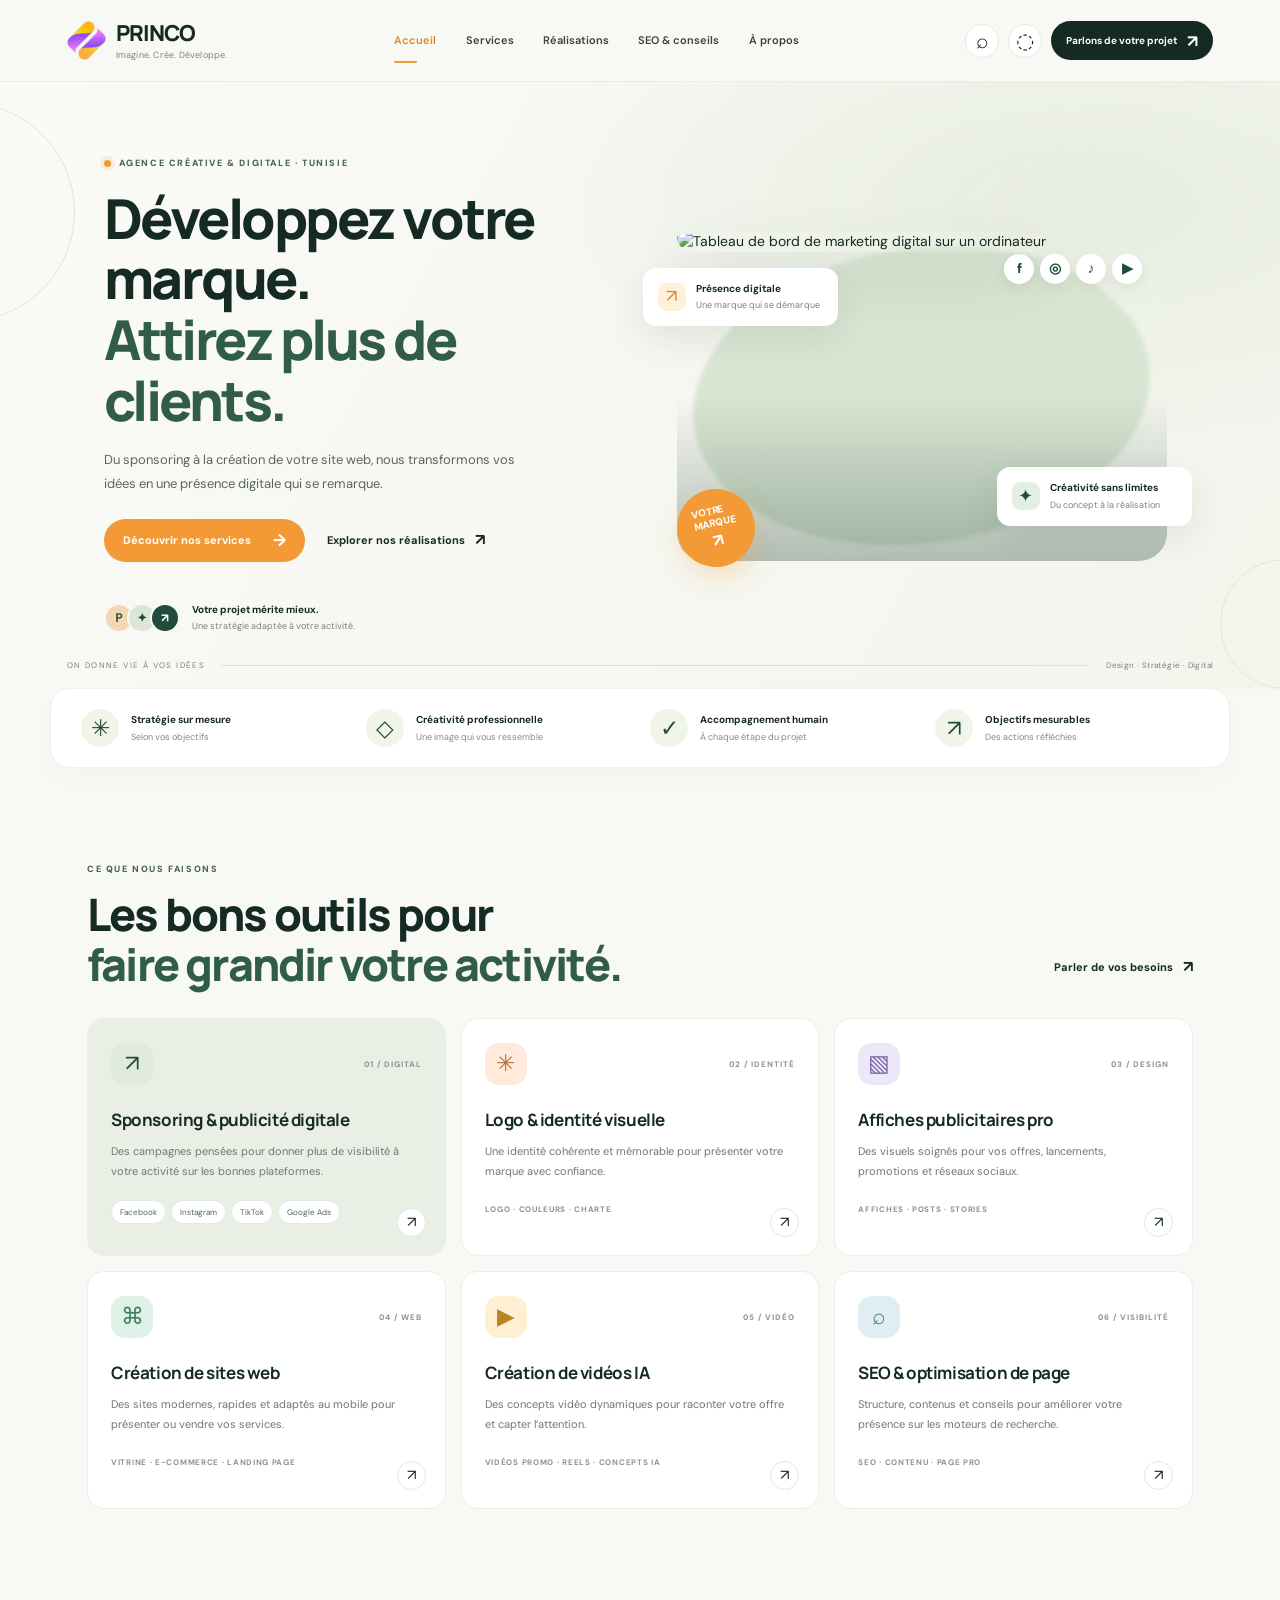
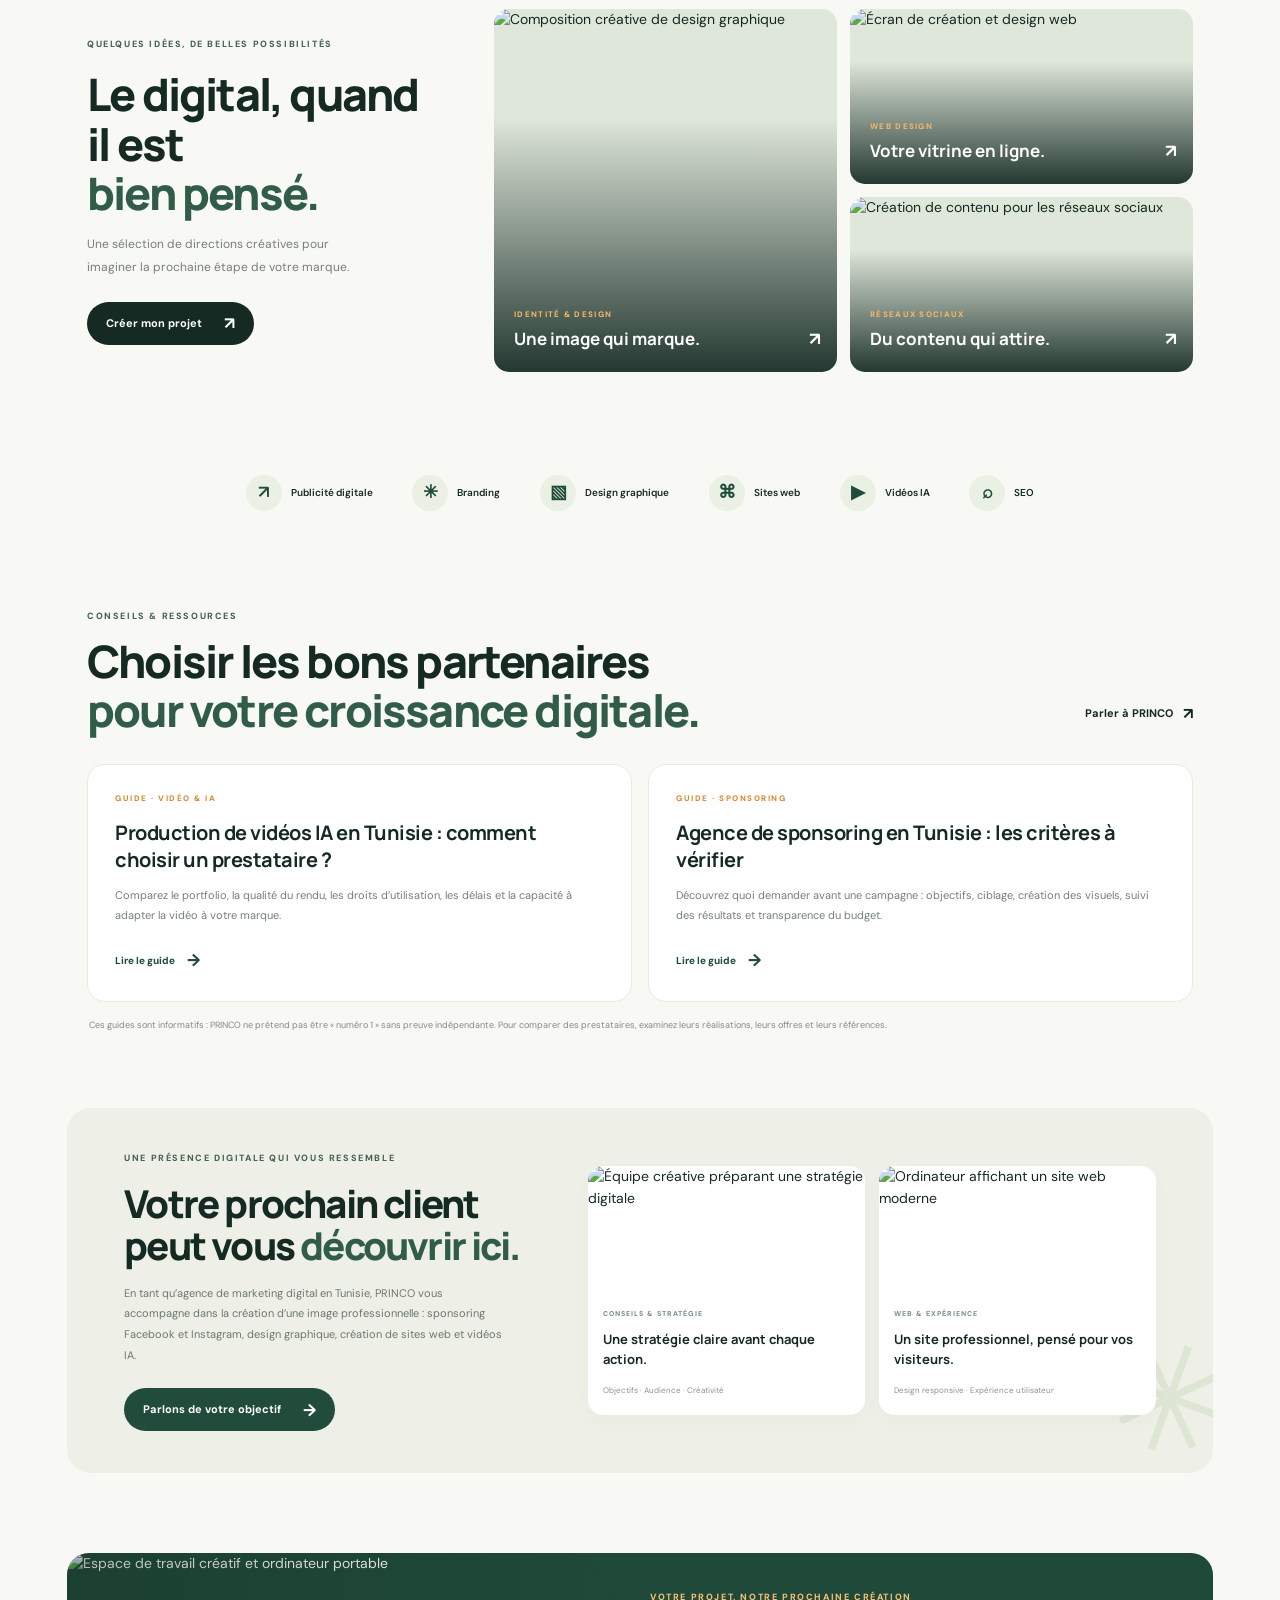
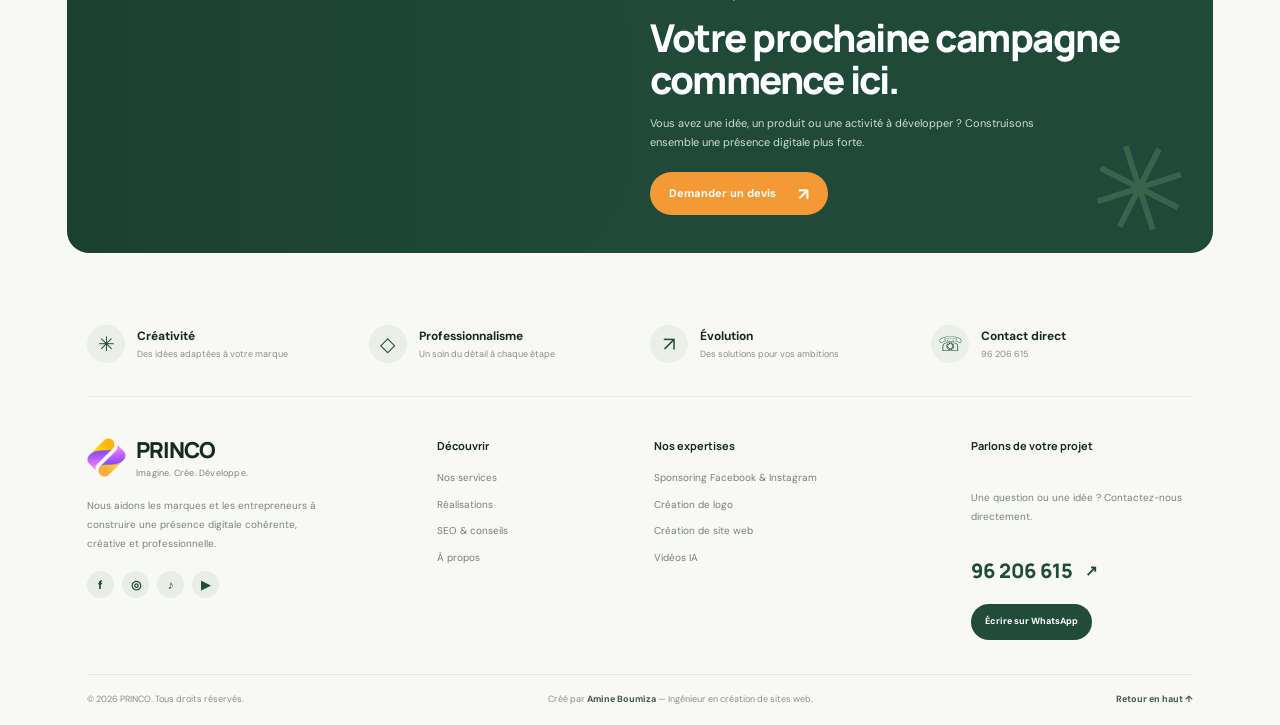
==== index.html @ 3376633f "Add files via upload" ====
<!DOCTYPE html>
<html lang="fr">
<head>
  <meta charset="UTF-8">
  <meta name="viewport" content="width=device-width, initial-scale=1.0">
  <meta name="description" content="PRINCO, agence de marketing digital en Tunisie : sponsoring Facebook et Instagram, publicité TikTok, création de logo, affiches professionnelles, sites web, SEO et vidéos IA.">
  <meta name="keywords" content="agence marketing digital Tunisie, sponsoring Facebook Instagram, création site web Tunisie, design graphique, vidéos IA, référencement SEO">
  <meta name="theme-color" content="#f7f7f2">
  <title>PRINCO — Donnez de l'élan à votre marque</title>
  <link rel="preconnect" href="https://fonts.googleapis.com">
  <link rel="preconnect" href="https://fonts.gstatic.com" crossorigin>
  <link href="https://fonts.googleapis.com/css2?family=DM+Sans:wght@400;500;600;700&family=Manrope:wght@400;500;600;700;800&display=swap" rel="stylesheet">
  <link rel="stylesheet" href="style.css">
</head>
<body>
  <header class="site-header">
    <a class="brand" href="#accueil" aria-label="PRINCO accueil">
      <img class="brand-image" src="princo-logo.png" alt="Logo PRINCO">
      <span><strong>PRINCO</strong><small>Imagine. Crée. Développe.</small></span>
    </a>
    <nav class="main-nav" id="mainNav">
      <a class="active" href="#accueil">Accueil</a><a href="#services">Services</a><a href="#realisations">Réalisations</a><a href="#guides-seo">SEO & conseils</a><a href="#apropos">À propos</a>
    </nav>
    <div class="header-actions">
      <a class="icon-button" href="#realisations" aria-label="Voir les réalisations">⌕</a>
      <a class="icon-button" href="https://wa.me/21696206615" aria-label="WhatsApp">◌</a>
      <button class="menu-button" id="menuButton" aria-label="Ouvrir le menu" aria-expanded="false">☰</button>
      <a class="button button-dark header-cta" href="https://wa.me/21696206615">Parlons de votre projet <span>↗</span></a>
    </div>
  </header>

  <main>
    <section class="hero" id="accueil">
      <div class="hero-decoration decor-one"></div><div class="hero-decoration decor-two"></div>
      <div class="hero-copy">
        <div class="eyebrow"><span class="eyebrow-dot"></span> AGENCE CRÉATIVE & DIGITALE · TUNISIE</div>
        <h1>Développez votre marque.<br><em>Attirez plus de clients.</em></h1>
        <p>Du sponsoring à la création de votre site web, nous transformons vos idées en une présence digitale qui se remarque.</p>
        <div class="hero-buttons"><a class="button button-orange" href="#services">Découvrir nos services <span>→</span></a><a class="text-link" href="#realisations">Explorer nos réalisations <span>↗</span></a></div>
        <div class="hero-proof"><div class="proof-avatars"><span>Ｐ</span><span>✦</span><span>↗</span></div><div><strong>Votre projet mérite mieux.</strong><small>Une stratégie adaptée à votre activité.</small></div></div>
      </div>
      <div class="hero-visual">
        <div class="visual-glow"></div>
        <div class="visual-main">
          <img src="https://images.unsplash.com/photo-1460925895917-af522a89b5f8?auto=format&fit=crop&w=1200&q=85" alt="Tableau de bord de marketing digital sur un ordinateur">
          <div class="floating-label label-top"><span class="mini-icon orange">↗</span><span><strong>Présence digitale</strong><small>Une marque qui se démarque</small></span></div>
          <div class="floating-label label-bottom"><span class="mini-icon green">✦</span><span><strong>Créativité sans limites</strong><small>Du concept à la réalisation</small></span></div>
          <div class="social-orbit"><span>f</span><span>◎</span><span>♪</span><span>▶</span></div>
        </div>
        <div class="hero-sticker"><span>VOTRE<br>MARQUE</span><b>↗</b></div>
      </div>
      <div class="hero-bottom">
        <span class="bottom-label">ON DONNE VIE À VOS IDÉES</span><div class="bottom-line"></div><span class="bottom-note">Design · Stratégie · Digital</span>
      </div>
    </section>

    <section class="trust-strip" aria-label="Nos engagements">
      <div class="trust-item"><span class="trust-icon">✳</span><div><strong>Stratégie sur mesure</strong><small>Selon vos objectifs</small></div></div>
      <div class="trust-item"><span class="trust-icon">◇</span><div><strong>Créativité professionnelle</strong><small>Une image qui vous ressemble</small></div></div>
      <div class="trust-item"><span class="trust-icon">✓</span><div><strong>Accompagnement humain</strong><small>À chaque étape du projet</small></div></div>
      <div class="trust-item"><span class="trust-icon">↗</span><div><strong>Objectifs mesurables</strong><small>Des actions réfléchies</small></div></div>
    </section>

    <section class="section services-section" id="services">
      <div class="section-heading"><div><div class="eyebrow">CE QUE NOUS FAISONS</div><h2>Les bons outils pour<br><em>faire grandir votre activité.</em></h2></div><a class="text-link" href="https://wa.me/21696206615">Parler de vos besoins <span>↗</span></a></div>
      <div class="services-grid">
        <article class="service-card service-featured"><div class="service-top"><span class="service-icon">↗</span><span class="service-number">01 / DIGITAL</span></div><h3>Sponsoring & publicité digitale</h3><p>Des campagnes pensées pour donner plus de visibilité à votre activité sur les bonnes plateformes.</p><div class="tag-list"><span>Facebook</span><span>Instagram</span><span>TikTok</span><span>Google Ads</span></div><a href="https://wa.me/21696206615" class="card-arrow" aria-label="Demander un devis sponsoring">↗</a></article>
        <article class="service-card"><div class="service-top"><span class="service-icon peach">✳</span><span class="service-number">02 / IDENTITÉ</span></div><h3>Logo & identité visuelle</h3><p>Une identité cohérente et mémorable pour présenter votre marque avec confiance.</p><div class="service-mini">LOGO · COULEURS · CHARTE</div><a href="https://wa.me/21696206615" class="card-arrow" aria-label="Demander un devis logo">↗</a></article>
        <article class="service-card"><div class="service-top"><span class="service-icon lavender">▧</span><span class="service-number">03 / DESIGN</span></div><h3>Affiches publicitaires pro</h3><p>Des visuels soignés pour vos offres, lancements, promotions et réseaux sociaux.</p><div class="service-mini">AFFICHES · POSTS · STORIES</div><a href="https://wa.me/21696206615" class="card-arrow" aria-label="Demander un devis affiche">↗</a></article>
        <article class="service-card"><div class="service-top"><span class="service-icon mint">⌘</span><span class="service-number">04 / WEB</span></div><h3>Création de sites web</h3><p>Des sites modernes, rapides et adaptés au mobile pour présenter ou vendre vos services.</p><div class="service-mini">VITRINE · E-COMMERCE · LANDING PAGE</div><a href="https://wa.me/21696206615" class="card-arrow" aria-label="Demander un devis site web">↗</a></article>
        <article class="service-card"><div class="service-top"><span class="service-icon yellow">▶</span><span class="service-number">05 / VIDÉO</span></div><h3>Création de vidéos IA</h3><p>Des concepts vidéo dynamiques pour raconter votre offre et capter l’attention.</p><div class="service-mini">VIDÉOS PROMO · REELS · CONCEPTS IA</div><a href="https://wa.me/21696206615" class="card-arrow" aria-label="Demander un devis vidéo">↗</a></article>
        <article class="service-card"><div class="service-top"><span class="service-icon blue">⌕</span><span class="service-number">06 / VISIBILITÉ</span></div><h3>SEO & optimisation de page</h3><p>Structure, contenus et conseils pour améliorer votre présence sur les moteurs de recherche.</p><div class="service-mini">SEO · CONTENU · PAGE PRO</div><a href="https://wa.me/21696206615" class="card-arrow" aria-label="Demander un devis SEO">↗</a></article>
      </div>
    </section>

    <section class="portfolio-section section" id="realisations">
      <div class="portfolio-intro"><div class="eyebrow">QUELQUES IDÉES, DE BELLES POSSIBILITÉS</div><h2>Le digital, quand il est<br><em>bien pensé.</em></h2><p>Une sélection de directions créatives pour imaginer la prochaine étape de votre marque.</p><a class="button button-dark" href="https://wa.me/21696206615">Créer mon projet <span>↗</span></a></div>
      <div class="portfolio-grid">
        <a class="portfolio-card portfolio-large" href="https://wa.me/21696206615"><img src="https://images.unsplash.com/photo-1558655146-d09347e92766?auto=format&fit=crop&w=1000&q=85" alt="Composition créative de design graphique"><span class="portfolio-overlay"><small>IDENTITÉ & DESIGN</small><strong>Une image qui marque.</strong><b>↗</b></span></a>
        <a class="portfolio-card" href="https://wa.me/21696206615"><img src="https://images.unsplash.com/photo-1559028012-481c04fa702d?auto=format&fit=crop&w=800&q=85" alt="Écran de création et design web"><span class="portfolio-overlay"><small>WEB DESIGN</small><strong>Votre vitrine en ligne.</strong><b>↗</b></span></a>
        <a class="portfolio-card" href="https://wa.me/21696206615"><img src="https://images.unsplash.com/photo-1611162616305-c69b3fa7fbe0?auto=format&fit=crop&w=800&q=85" alt="Création de contenu pour les réseaux sociaux"><span class="portfolio-overlay"><small>RÉSEAUX SOCIAUX</small><strong>Du contenu qui attire.</strong><b>↗</b></span></a>
      </div>
    </section>

    <section class="categories">
      <a href="#services"><span>↗</span> Publicité digitale</a><a href="#services"><span>✳</span> Branding</a><a href="#services"><span>▧</span> Design graphique</a><a href="#services"><span>⌘</span> Sites web</a><a href="#services"><span>▶</span> Vidéos IA</a><a href="#seo"><span>⌕</span> SEO</a>
    </section>

    <section class="seo-guides section" id="guides-seo">
      <div class="section-heading">
        <div><div class="eyebrow">CONSEILS & RESSOURCES</div><h2>Choisir les bons partenaires<br><em>pour votre croissance digitale.</em></h2></div>
        <a class="text-link" href="https://wa.me/21696206615">Parler à PRINCO <span>↗</span></a>
      </div>
      <div class="guide-grid">
        <article class="guide-card">
          <div class="guide-kicker">GUIDE · VIDÉO & IA</div>
          <h3>Production de vidéos IA en Tunisie : comment choisir un prestataire ?</h3>
          <p>Comparez le portfolio, la qualité du rendu, les droits d’utilisation, les délais et la capacité à adapter la vidéo à votre marque.</p>
          <a href="seo-video-ia-tunisie.html" class="guide-link">Lire le guide <span>→</span></a>
        </article>
        <article class="guide-card">
          <div class="guide-kicker">GUIDE · SPONSORING</div>
          <h3>Agence de sponsoring en Tunisie : les critères à vérifier</h3>
          <p>Découvrez quoi demander avant une campagne : objectifs, ciblage, création des visuels, suivi des résultats et transparence du budget.</p>
          <a href="seo-sponsoring-tunisie.html" class="guide-link">Lire le guide <span>→</span></a>
        </article>
      </div>
      <p class="guide-disclaimer">Ces guides sont informatifs : PRINCO ne prétend pas être « numéro 1 » sans preuve indépendante. Pour comparer des prestataires, examinez leurs réalisations, leurs offres et leurs références.</p>
    </section>

    <section class="story-section" id="seo">
      <div class="story-copy"><div class="eyebrow">UNE PRÉSENCE DIGITALE QUI VOUS RESSEMBLE</div><h2>Votre prochain client<br>peut vous <em>découvrir ici.</em></h2><p>En tant qu’agence de marketing digital en Tunisie, PRINCO vous accompagne dans la création d’une image professionnelle : sponsoring Facebook et Instagram, design graphique, création de sites web et vidéos IA.</p><a class="button button-green" href="https://wa.me/21696206615">Parlons de votre objectif <span>→</span></a></div>
      <div class="story-cards">
        <article class="story-card"><img src="https://images.unsplash.com/photo-1553877522-43269d4ea984?auto=format&fit=crop&w=900&q=85" alt="Équipe créative préparant une stratégie digitale"><div><span>CONSEILS & STRATÉGIE</span><h3>Une stratégie claire avant chaque action.</h3><small>Objectifs · Audience · Créativité</small></div></article>
        <article class="story-card"><img src="https://images.unsplash.com/photo-1467232004584-a241de8bcf5d?auto=format&fit=crop&w=900&q=85" alt="Ordinateur affichant un site web moderne"><div><span>WEB & EXPÉRIENCE</span><h3>Un site professionnel, pensé pour vos visiteurs.</h3><small>Design responsive · Expérience utilisateur</small></div></article>
      </div>
      <div class="leaf-decoration">✳</div>
    </section>

    <section class="promo-banner" id="apropos">
      <div class="promo-art"><img src="https://images.unsplash.com/photo-1522542550221-31fd19575a2d?auto=format&fit=crop&w=1100&q=85" alt="Espace de travail créatif et ordinateur portable"></div>
      <div class="promo-copy"><div class="eyebrow light">VOTRE PROJET, NOTRE PROCHAINE CRÉATION</div><h2>Votre prochaine campagne<br>commence ici.</h2><p>Vous avez une idée, un produit ou une activité à développer ? Construisons ensemble une présence digitale plus forte.</p><a class="button button-orange" href="https://wa.me/21696206615">Demander un devis <span>↗</span></a></div>
      <div class="promo-spark">✳</div>
    </section>

    <section class="stats-row">
      <div><span class="stats-icon">✳</span><strong>Créativité</strong><small>Des idées adaptées à votre marque</small></div>
      <div><span class="stats-icon">◇</span><strong>Professionnalisme</strong><small>Un soin du détail à chaque étape</small></div>
      <div><span class="stats-icon">↗</span><strong>Évolution</strong><small>Des solutions pour vos ambitions</small></div>
      <div><span class="stats-icon">☏</span><strong>Contact direct</strong><small>96 206 615</small></div>
    </section>
  </main>

  <footer class="site-footer" id="contact">
    <div class="footer-main">
      <div class="footer-brand"><a class="brand" href="#accueil"><img class="brand-image" src="princo-logo.png" alt="Logo PRINCO"><span><strong>PRINCO</strong><small>Imagine. Crée. Développe.</small></span></a><p>Nous aidons les marques et les entrepreneurs à construire une présence digitale cohérente, créative et professionnelle.</p><div class="social-links"><a href="https://www.facebook.com/" aria-label="Facebook">f</a><a href="https://www.instagram.com/" aria-label="Instagram">◎</a><a href="https://www.tiktok.com/" aria-label="TikTok">♪</a><a href="https://www.youtube.com/" aria-label="YouTube">▶</a></div></div>
      <div class="footer-col"><strong>Découvrir</strong><a href="#services">Nos services</a><a href="#realisations">Réalisations</a><a href="#guides-seo">SEO & conseils</a><a href="#apropos">À propos</a></div>
      <div class="footer-col"><strong>Nos expertises</strong><a href="#services">Sponsoring Facebook & Instagram</a><a href="#services">Création de logo</a><a href="#services">Création de site web</a><a href="#services">Vidéos IA</a></div>
      <div class="footer-col footer-contact"><strong>Parlons de votre projet</strong><p>Une question ou une idée ? Contactez-nous directement.</p><a class="phone-link" href="tel:+21696206615">96 206 615 <span>↗</span></a><a class="button button-green" href="https://wa.me/21696206615">Écrire sur WhatsApp</a></div>
    </div>
    <div class="creator-line"><span>© <span id="year"></span> PRINCO. Tous droits réservés.</span><span>Créé par <strong>Amine Boumiza</strong> — Ingénieur en création de sites web.</span><a href="#accueil">Retour en haut ↑</a></div>
  </footer>
  <script src="script.js"></script>
</body>
</html>
---- style.css ----
:root{--ink:#142a22;--green:#214c3b;--green2:#315d48;--orange:#f39a37;--paper:#f8f8f4;--muted:#68756e;--line:#e6e8e0;--white:#fff;--font:'DM Sans',sans-serif;--display:'Manrope',sans-serif}
*{box-sizing:border-box}html{scroll-behavior:smooth;scroll-padding-top:90px}body{margin:0;background:var(--paper);color:var(--ink);font-family:var(--font);font-size:14px;line-height:1.55}a{color:inherit;text-decoration:none}button{font:inherit}.site-header{height:82px;padding:0 clamp(22px,5.2vw,82px);display:flex;align-items:center;justify-content:space-between;gap:28px;background:rgba(248,248,244,.94);position:sticky;top:0;z-index:50;backdrop-filter:blur(16px);border-bottom:1px solid rgba(20,42,34,.05)}.brand{display:flex;align-items:center;gap:10px;flex-shrink:0}.brand>span:last-child{display:flex;flex-direction:column;line-height:1.2}.brand strong{font-family:var(--display);font-size:22px;letter-spacing:-1px;font-weight:800}.brand small{font-size:9px;color:#7c857d;letter-spacing:.2px;margin-top:4px}.brand-mark{width:34px;height:34px;border-radius:12px;background:#f3a044;display:block;position:relative;overflow:hidden;transform:rotate(-8deg)}.brand-mark span{position:absolute;width:24px;height:15px;background:#214c3b;border-radius:100% 0 100% 0;bottom:0;left:-1px;transform:rotate(18deg)}.brand-mark span:nth-child(2){background:#fff4dc;width:19px;height:11px;left:15px;bottom:3px;transform:rotate(-32deg)}.brand-mark span:nth-child(3){background:#315d48;width:15px;height:10px;left:8px;bottom:10px;transform:rotate(-15deg)}.main-nav{display:flex;align-items:center;gap:clamp(15px,2.3vw,34px);font-size:11px;font-weight:600;color:#36443c}.main-nav a{height:82px;display:flex;align-items:center;position:relative;white-space:nowrap}.main-nav a:hover,.main-nav a.active{color:#dc862b}.main-nav a.active:after{content:"";position:absolute;height:2px;background:var(--orange);width:23px;bottom:19px;left:0;border-radius:3px}.header-actions{display:flex;align-items:center;gap:9px}.icon-button,.menu-button{height:34px;width:34px;display:grid;place-items:center;border:1px solid #e7e8e2;background:#fff;border-radius:50%;font-size:21px;cursor:pointer}.menu-button{display:none;border-radius:10px}.button{display:inline-flex;align-items:center;justify-content:center;gap:22px;border:0;border-radius:999px;padding:13px 19px;font-size:11px;font-weight:700;transition:transform .2s,box-shadow .2s;white-space:nowrap}.button:hover{transform:translateY(-2px);box-shadow:0 9px 22px #142a221c}.button span{font-size:17px;line-height:10px}.button-dark{background:var(--ink);color:white}.button-orange{background:var(--orange);color:#fff}.button-green{background:var(--green);color:#fff}.header-cta{padding:12px 15px;gap:10px;font-size:10px}
.hero{min-height:535px;position:relative;overflow:hidden;padding:75px clamp(28px,8.1vw,125px) 55px;display:grid;grid-template-columns:1fr 1fr;align-items:center;gap:5%;background:radial-gradient(ellipse at 84% 20%,#e7eddf 0,transparent 38%),linear-gradient(120deg,#fafaf7,#f3f5ed)}.hero-copy{position:relative;z-index:2;max-width:580px}.eyebrow{font-size:9px;letter-spacing:1.6px;font-weight:800;color:#456253;display:flex;align-items:center;gap:8px;margin-bottom:17px}.eyebrow-dot{width:7px;height:7px;background:var(--orange);border-radius:50%;box-shadow:0 0 0 4px #f39a3725}.hero h1,.section h2,.story-copy h2,.promo-copy h2{font-family:var(--display);font-weight:800;font-size:clamp(37px,4.3vw,61px);line-height:1.1;letter-spacing:-2.5px;margin:0 0 18px}.hero h1 em,.section h2 em,.story-copy h2 em{font-style:normal;color:var(--green2)}.hero-copy>p{max-width:415px;color:#59665f;font-size:13px;line-height:1.8;margin:0 0 24px}.hero-buttons{display:flex;align-items:center;gap:22px;flex-wrap:wrap}.text-link{font-size:11px;font-weight:700;display:inline-flex;gap:10px;align-items:center}.text-link span{font-size:16px}.hero-proof{display:flex;align-items:center;gap:12px;margin-top:40px}.proof-avatars{display:flex}.proof-avatars span{height:30px;width:30px;border:2px solid var(--paper);margin-left:-7px;border-radius:50%;display:grid;place-items:center;background:#dce6d7;color:var(--green);font-size:12px;font-weight:800}.proof-avatars span:first-child{margin-left:0;background:#f3d8b5}.proof-avatars span:last-child{background:#214c3b;color:#fff}.hero-proof>div:last-child{display:flex;flex-direction:column}.hero-proof strong{font-size:10px}.hero-proof small{font-size:9px;color:#7b847d;margin-top:3px}.hero-visual{position:relative;min-height:360px;display:flex;align-items:center;justify-content:center}.visual-glow{position:absolute;width:90%;height:82%;border-radius:50%;background:#d9e5d3;filter:blur(2px);transform:rotate(-8deg)}.visual-main{position:relative;width:min(100%,490px);height:330px;border-radius:48% 48% 28px 28px;overflow:visible;z-index:1}.visual-main>img{height:100%;width:100%;object-fit:cover;border-radius:48% 48% 28px 28px;box-shadow:0 24px 55px #203d2b24}.visual-main:after{content:"";position:absolute;inset:0;border-radius:inherit;background:linear-gradient(180deg,#193d2b00 50%,#193d2b4f)}.floating-label{position:absolute;z-index:3;background:#fff;border:1px solid #ffffffb5;box-shadow:0 12px 35px #203d2b18;border-radius:13px;padding:12px 14px;display:flex;gap:10px;align-items:center;min-width:195px}.label-top{top:37px;left:-34px}.label-bottom{right:-25px;bottom:35px}.floating-label>span:last-child{display:flex;flex-direction:column}.floating-label strong{font-size:10px}.floating-label small{font-size:9px;color:#7a847d;margin-top:3px}.mini-icon{height:28px;width:28px;display:grid;place-items:center;border-radius:9px;font-size:18px}.mini-icon.orange{background:#fff0db;color:#d98728}.mini-icon.green{background:#e4eee2;color:var(--green)}.social-orbit{position:absolute;z-index:4;right:5%;top:7%;display:flex;gap:6px}.social-orbit span{height:30px;width:30px;border-radius:50%;background:#fff;display:grid;place-items:center;color:var(--green);font-weight:800;box-shadow:0 5px 15px #00000010}.hero-sticker{position:absolute;z-index:5;bottom:9px;left:2%;width:78px;height:78px;border-radius:50%;background:var(--orange);color:#fff;display:flex;flex-direction:column;align-items:center;justify-content:center;font-size:10px;font-weight:800;line-height:1.25;transform:rotate(-12deg);box-shadow:0 10px 25px #f39a3740}.hero-sticker b{font-size:17px}.hero-decoration{position:absolute;border:1px solid #e0e6d8;border-radius:50%;pointer-events:none}.decor-one{width:220px;height:220px;left:-145px;top:20px}.decor-two{width:130px;height:130px;right:-70px;bottom:0}.hero-bottom{position:absolute;left:clamp(28px,5.2vw,82px);right:clamp(28px,5.2vw,82px);bottom:18px;display:flex;align-items:center;gap:17px;color:#78837a;font-size:8px;letter-spacing:1.4px}.bottom-line{height:1px;background:#dce1d7;flex:1}.bottom-note{letter-spacing:.4px}
.trust-strip{max-width:1180px;margin:-1px auto 0;background:#fff;border:1px solid #f0f0e9;border-radius:20px;box-shadow:0 10px 30px #263c2b05;padding:20px 30px;display:grid;grid-template-columns:repeat(4,1fr);gap:20px;position:relative;z-index:3}.trust-item{display:flex;align-items:center;gap:12px}.trust-icon{font-size:23px;color:var(--green);height:38px;width:38px;border-radius:50%;background:#f0f4e9;display:grid;place-items:center;flex-shrink:0}.trust-item div{display:flex;flex-direction:column}.trust-item strong{font-size:10px}.trust-item small{font-size:9px;color:#828b83;margin-top:3px}
.section{padding:95px clamp(28px,6.8vw,105px)}.section-heading{display:flex;align-items:flex-end;justify-content:space-between;gap:25px;margin-bottom:30px}.section-heading .eyebrow{margin-bottom:12px}.section h2,.story-copy h2{font-size:clamp(32px,3.5vw,46px);letter-spacing:-1.8px;margin-bottom:0}.section-heading>.text-link{margin-bottom:8px}.services-grid{display:grid;grid-template-columns:repeat(3,1fr);gap:15px}.service-card{background:#fff;border:1px solid #eceee7;border-radius:17px;padding:24px 23px 25px;min-height:238px;position:relative;transition:transform .25s,box-shadow .25s;overflow:hidden}.service-card:hover{transform:translateY(-5px);box-shadow:0 18px 36px #1e39290d}.service-featured{background:#e9efe4}.service-top{display:flex;justify-content:space-between;align-items:center;margin-bottom:22px}.service-icon{height:42px;width:42px;display:grid;place-items:center;border-radius:14px;background:#e1ebdc;color:#214c3b;font-size:23px}.service-icon.peach{background:#ffeadc;color:#bc7138}.service-icon.lavender{background:#ece8fa;color:#7865a9}.service-icon.mint{background:#def1e7;color:#3d8061}.service-icon.yellow{background:#fff0d3;color:#b98422}.service-icon.blue{background:#e0eef4;color:#437b91}.service-number{font-size:8px;font-weight:800;letter-spacing:1px;color:#8c978e}.service-card h3{font-family:var(--display);font-size:17px;letter-spacing:-.4px;margin:0 0 9px}.service-card p{font-size:11px;color:#6e7971;line-height:1.8;margin:0 0 18px;max-width:310px}.tag-list{display:flex;gap:5px;flex-wrap:wrap}.tag-list span{background:#fff;border:1px solid #e2e9de;border-radius:99px;padding:5px 8px;font-size:8px;color:#4e6658}.service-mini{font-size:8px;letter-spacing:.7px;font-weight:700;color:#8b958c;padding-top:3px}.card-arrow{position:absolute;right:19px;bottom:18px;border:1px solid #e3e8df;border-radius:50%;height:29px;width:29px;display:grid;place-items:center;font-size:15px;background:#fff;transition:background .2s,color .2s}.card-arrow:hover{background:var(--green);color:#fff}
.portfolio-section{padding-top:5px;display:grid;grid-template-columns:.78fr 1.6fr;gap:6%;align-items:center}.portfolio-intro .eyebrow{line-height:1.8}.portfolio-intro h2{margin-bottom:16px}.portfolio-intro p{font-size:12px;line-height:1.9;color:#748078;max-width:290px;margin:0 0 23px}.portfolio-grid{display:grid;grid-template-columns:1fr 1fr;grid-template-rows:175px 175px;gap:13px}.portfolio-card{position:relative;overflow:hidden;border-radius:15px;display:block;background:#dfe6da}.portfolio-card img{width:100%;height:100%;object-fit:cover;transition:transform .5s}.portfolio-card:hover img{transform:scale(1.06)}.portfolio-large{grid-row:span 2}.portfolio-overlay{position:absolute;inset:0;background:linear-gradient(180deg,transparent 30%,#10271fe8 100%);color:#fff;padding:20px;display:flex;flex-direction:column;justify-content:flex-end}.portfolio-overlay small{font-size:8px;letter-spacing:1.3px;color:#f5b66a;font-weight:800}.portfolio-overlay strong{font-family:var(--display);font-size:17px;margin-top:5px;max-width:210px}.portfolio-overlay b{position:absolute;right:16px;bottom:18px;font-size:18px}
.categories{display:flex;justify-content:center;gap:clamp(15px,3.1vw,43px);flex-wrap:wrap;padding:8px 25px 74px}.categories a{display:flex;align-items:center;gap:9px;font-size:10px;font-weight:600;white-space:nowrap}.categories span{height:36px;width:36px;display:grid;place-items:center;border-radius:50%;background:#eaf0e4;color:var(--green);font-size:18px;transition:transform .2s}.categories a:hover span{transform:rotate(-8deg) scale(1.08)}
.story-section{margin:0 clamp(22px,5.2vw,80px) 80px;background:#eef0e7;border-radius:24px;padding:42px clamp(25px,4.5vw,70px);display:grid;grid-template-columns:.85fr 1.2fr;gap:6%;align-items:center;position:relative;overflow:hidden}.story-copy{position:relative;z-index:1}.story-copy .eyebrow{max-width:330px;line-height:1.8}.story-copy h2{font-size:clamp(30px,3vw,40px);margin-bottom:15px}.story-copy p{font-size:11px;color:#6c786f;line-height:1.9;max-width:380px;margin:0 0 22px}.story-cards{display:grid;grid-template-columns:1fr 1fr;gap:14px;position:relative;z-index:1}.story-card{background:#fff;border-radius:15px;overflow:hidden;box-shadow:0 8px 22px #253b2a06}.story-card img{width:100%;height:120px;object-fit:cover;display:block}.story-card>div{padding:15px}.story-card span{font-size:7px;letter-spacing:1px;color:#78907d;font-weight:800}.story-card h3{font-family:var(--display);font-size:13px;line-height:1.5;margin:7px 0 9px}.story-card small{font-size:8px;color:#8b938c}.leaf-decoration{position:absolute;right:-22px;bottom:-44px;font-size:150px;color:#dce6d2;transform:rotate(-25deg)}
.promo-banner{margin:0 clamp(22px,5.2vw,80px) 50px;min-height:280px;background:#1f4938;border-radius:22px;display:grid;grid-template-columns:1fr 1fr;overflow:hidden;position:relative;color:#fff}.promo-art{min-height:280px;position:relative;overflow:hidden;clip-path:ellipse(83% 100% at 18% 50%)}.promo-art img{width:100%;height:100%;position:absolute;inset:0;object-fit:cover}.promo-art:after{content:"";position:absolute;inset:0;background:linear-gradient(90deg,#142e2350,#214c3b05)}.promo-copy{padding:38px 35px 38px 10px;align-self:center;position:relative;z-index:2}.eyebrow.light{color:#f7bf77;margin-bottom:12px}.promo-copy h2{font-size:clamp(27px,3vw,39px);letter-spacing:-1.5px;margin-bottom:12px}.promo-copy p{font-size:11px;color:#d0ded4;max-width:390px;line-height:1.8;margin:0 0 19px}.promo-spark{position:absolute;right:22px;bottom:-30px;font-size:120px;color:#37644b;transform:rotate(-18deg)}
.stats-row{margin:0 clamp(28px,6.8vw,105px);padding:22px 0 33px;display:grid;grid-template-columns:repeat(4,1fr);gap:20px;border-bottom:1px solid #e6e8e1}.stats-row>div{display:grid;grid-template-columns:40px 1fr;align-items:center;column-gap:10px}.stats-icon{grid-row:span 2;height:38px;width:38px;border-radius:50%;background:#eaf0e5;color:var(--green);display:grid;place-items:center;font-size:20px}.stats-row strong{font-size:12px}.stats-row small{font-size:9px;color:#879087}
.site-footer{padding:40px clamp(28px,6.8vw,105px) 0}.footer-main{display:grid;grid-template-columns:1.4fr .8fr 1.25fr 1fr;gap:40px;padding-bottom:34px}.footer-brand p,.footer-contact p{font-size:10px;color:#7b857d;line-height:1.9;max-width:250px;margin:18px 0}.social-links{display:flex;gap:8px}.social-links a{height:27px;width:27px;display:grid;place-items:center;border-radius:50%;background:#e8eee5;color:var(--green);font-size:12px;font-weight:800}.footer-col{display:flex;flex-direction:column;gap:11px;font-size:10px;color:#778179}.footer-col>strong{font-family:var(--display);font-size:11px;color:var(--ink);margin-bottom:5px}.footer-col a:hover{color:#d8882f}.phone-link{font-family:var(--display);font-size:20px;font-weight:800;display:flex;align-items:center;gap:12px;color:var(--green)}.phone-link span{font-size:15px}.footer-contact .button{align-self:flex-start;margin-top:7px;font-size:9px;padding:11px 14px}.creator-line{border-top:1px solid #e5e8e0;padding:18px 0;display:flex;justify-content:space-between;gap:15px;flex-wrap:wrap;font-size:9px;color:#899189}.creator-line strong{color:#435b4b}.creator-line a{color:#435b4b;font-weight:700}
@media(max-width:1100px){.main-nav{gap:15px}.header-cta{display:none}.hero{padding-left:6%;padding-right:6%}.trust-strip{margin-left:25px;margin-right:25px}.portfolio-section{grid-template-columns:.7fr 1.3fr}.footer-main{gap:25px}}
@media(max-width:800px){.site-header{height:70px;padding:0 22px}.main-nav{display:none;position:absolute;top:69px;left:12px;right:12px;background:#fff;padding:15px;border:1px solid var(--line);border-radius:16px;box-shadow:0 15px 35px #122c2018;align-items:stretch;gap:0;flex-direction:column}.main-nav.open{display:flex}.main-nav a{height:auto;padding:12px 10px;border-radius:8px}.main-nav a.active:after{display:none}.main-nav a.active{background:#f2f5ee}.menu-button{display:grid}.header-actions{gap:7px}.hero{grid-template-columns:1fr;gap:15px;padding:55px 8% 60px}.hero-copy{max-width:650px}.hero h1{font-size:clamp(39px,8vw,58px)}.hero-visual{min-height:330px;margin-top:8px}.visual-main{width:min(88%,480px);height:300px}.label-top{left:-10px}.label-bottom{right:-10px}.hero-bottom{bottom:15px}.trust-strip{grid-template-columns:1fr 1fr;padding:20px;margin:0 18px}.section{padding:72px 25px}.services-grid{grid-template-columns:repeat(2,1fr)}.portfolio-section{grid-template-columns:1fr;gap:28px;padding-top:0}.portfolio-intro{display:grid;grid-template-columns:1fr auto;align-items:end;gap:10px}.portfolio-intro .eyebrow,.portfolio-intro h2,.portfolio-intro p{grid-column:1}.portfolio-intro .button{grid-column:2;grid-row:2 / span 2}.story-section{grid-template-columns:1fr;gap:25px;padding:34px 28px;margin-bottom:55px}.story-cards{max-width:100%}.promo-banner{grid-template-columns:.8fr 1fr}.promo-copy{padding:30px 25px 30px 0}.promo-art{min-height:300px}.stats-row{grid-template-columns:1fr 1fr}.footer-main{grid-template-columns:1fr 1fr}.footer-brand{grid-column:span 2}}
@media(max-width:520px){.brand strong{font-size:20px}.icon-button{display:none}.hero{padding-top:43px}.hero h1{font-size:38px;letter-spacing:-1.7px}.hero-copy>p{font-size:12px}.hero-buttons{gap:15px}.hero-buttons .button{padding:12px 15px}.hero-buttons .text-link{font-size:10px}.hero-proof{margin-top:28px}.hero-visual{min-height:270px}.visual-main{height:240px;width:88%}.floating-label{min-width:0;padding:9px 10px}.floating-label strong{font-size:9px}.floating-label small{font-size:8px}.label-top{top:20px;left:-8px}.label-bottom{right:-8px;bottom:22px}.mini-icon{height:25px;width:25px}.hero-sticker{height:62px;width:62px;font-size:8px;left:0}.social-orbit{right:0;top:2%}.social-orbit span{height:25px;width:25px;font-size:11px}.hero-bottom{font-size:7px;gap:9px}.bottom-note{display:none}.trust-strip{gap:17px 10px;padding:17px 13px;margin:0 12px;border-radius:15px}.trust-item{gap:8px}.trust-icon{height:31px;width:31px;font-size:18px}.trust-item strong{font-size:9px}.trust-item small{font-size:8px}.section{padding:60px 18px}.section-heading{align-items:flex-start;flex-direction:column;gap:15px}.section h2,.story-copy h2{font-size:33px}.services-grid{grid-template-columns:1fr;gap:11px}.service-card{min-height:210px;padding:20px}.service-top{margin-bottom:15px}.service-card h3{font-size:17px}.portfolio-intro{display:block}.portfolio-intro .button{margin-top:0}.portfolio-grid{grid-template-rows:155px 155px;gap:9px}.portfolio-overlay{padding:12px}.portfolio-overlay strong{font-size:13px}.portfolio-overlay small{font-size:7px}.categories{justify-content:flex-start;gap:12px;padding:0 18px 55px;overflow-x:auto;flex-wrap:nowrap}.categories a{font-size:9px}.categories span{height:31px;width:31px}.story-section{margin:0 12px 45px;padding:28px 18px;border-radius:18px}.story-cards{grid-template-columns:1fr 1fr;gap:9px}.story-card img{height:95px}.story-card>div{padding:11px}.story-card h3{font-size:11px}.story-card small{font-size:7px}.promo-banner{margin:0 12px 30px;grid-template-columns:1fr;border-radius:18px}.promo-art{min-height:155px;clip-path:none}.promo-copy{padding:25px 22px 28px}.promo-copy h2{font-size:31px}.promo-spark{font-size:70px}.stats-row{margin:0 22px;padding:20px 0 27px;gap:20px 10px}.stats-row>div{grid-template-columns:32px 1fr;column-gap:8px}.stats-icon{height:30px;width:30px;font-size:16px}.stats-row strong{font-size:10px}.stats-row small{font-size:8px}.site-footer{padding:30px 22px 0}.footer-main{grid-template-columns:1fr 1fr;gap:30px 18px}.footer-brand{grid-column:span 2}.footer-col{font-size:9px}.footer-contact{grid-column:span 2}.creator-line{font-size:8px;flex-direction:column;gap:8px}}

/* PRINCO supplied logo + SEO guide cards */
.brand-image{width:39px;height:39px;object-fit:contain;display:block;flex-shrink:0}
.seo-guides{padding-top:25px;padding-bottom:75px}
.guide-grid{display:grid;grid-template-columns:1fr 1fr;gap:16px}
.guide-card{background:#fff;border:1px solid #e7ebe2;border-radius:18px;padding:27px;position:relative;overflow:hidden;transition:transform .2s,box-shadow .2s}
.guide-card:hover{transform:translateY(-4px);box-shadow:0 16px 35px #203d2b10}
.guide-kicker{font-size:8px;letter-spacing:1.5px;font-weight:800;color:#d88931;margin-bottom:14px}
.guide-card h3{font-family:var(--display);font-size:20px;line-height:1.35;letter-spacing:-.5px;margin:0 0 12px;max-width:480px}
.guide-card p{font-size:11px;line-height:1.85;color:#748078;max-width:500px;margin:0 0 22px}
.guide-link{display:inline-flex;align-items:center;gap:12px;font-size:10px;font-weight:800;color:var(--green)}
.guide-link span{font-size:17px}
.guide-disclaimer{font-size:9px;line-height:1.8;color:#828b83;margin:15px 2px 0}
.article-page{max-width:900px;margin:0 auto;padding:65px 25px 90px}
.article-page .article-back{font-size:11px;font-weight:700;color:var(--green)}
.article-page h1{font-family:var(--display);font-size:clamp(34px,5vw,55px);letter-spacing:-1.8px;line-height:1.12;margin:28px 0 18px}
.article-page .article-lead{font-size:15px;line-height:1.9;color:#66746b;max-width:760px}
.article-page h2{font-family:var(--display);font-size:25px;letter-spacing:-.6px;margin:36px 0 12px}
.article-page p,.article-page li{font-size:13px;line-height:1.95;color:#536158}
.article-page .article-callout{padding:22px;background:#eaf0e5;border-radius:15px;margin:28px 0}
.article-page .article-cta{display:inline-flex;margin-top:12px}
.article-footer{border-top:1px solid #e5e8e0;padding-top:20px;margin-top:50px;font-size:10px;color:#78837a}
@media(max-width:520px){.guide-grid{grid-template-columns:1fr}.guide-card{padding:22px}.guide-card h3{font-size:18px}.brand-image{width:34px;height:34px}.seo-guides{padding-top:10px}}
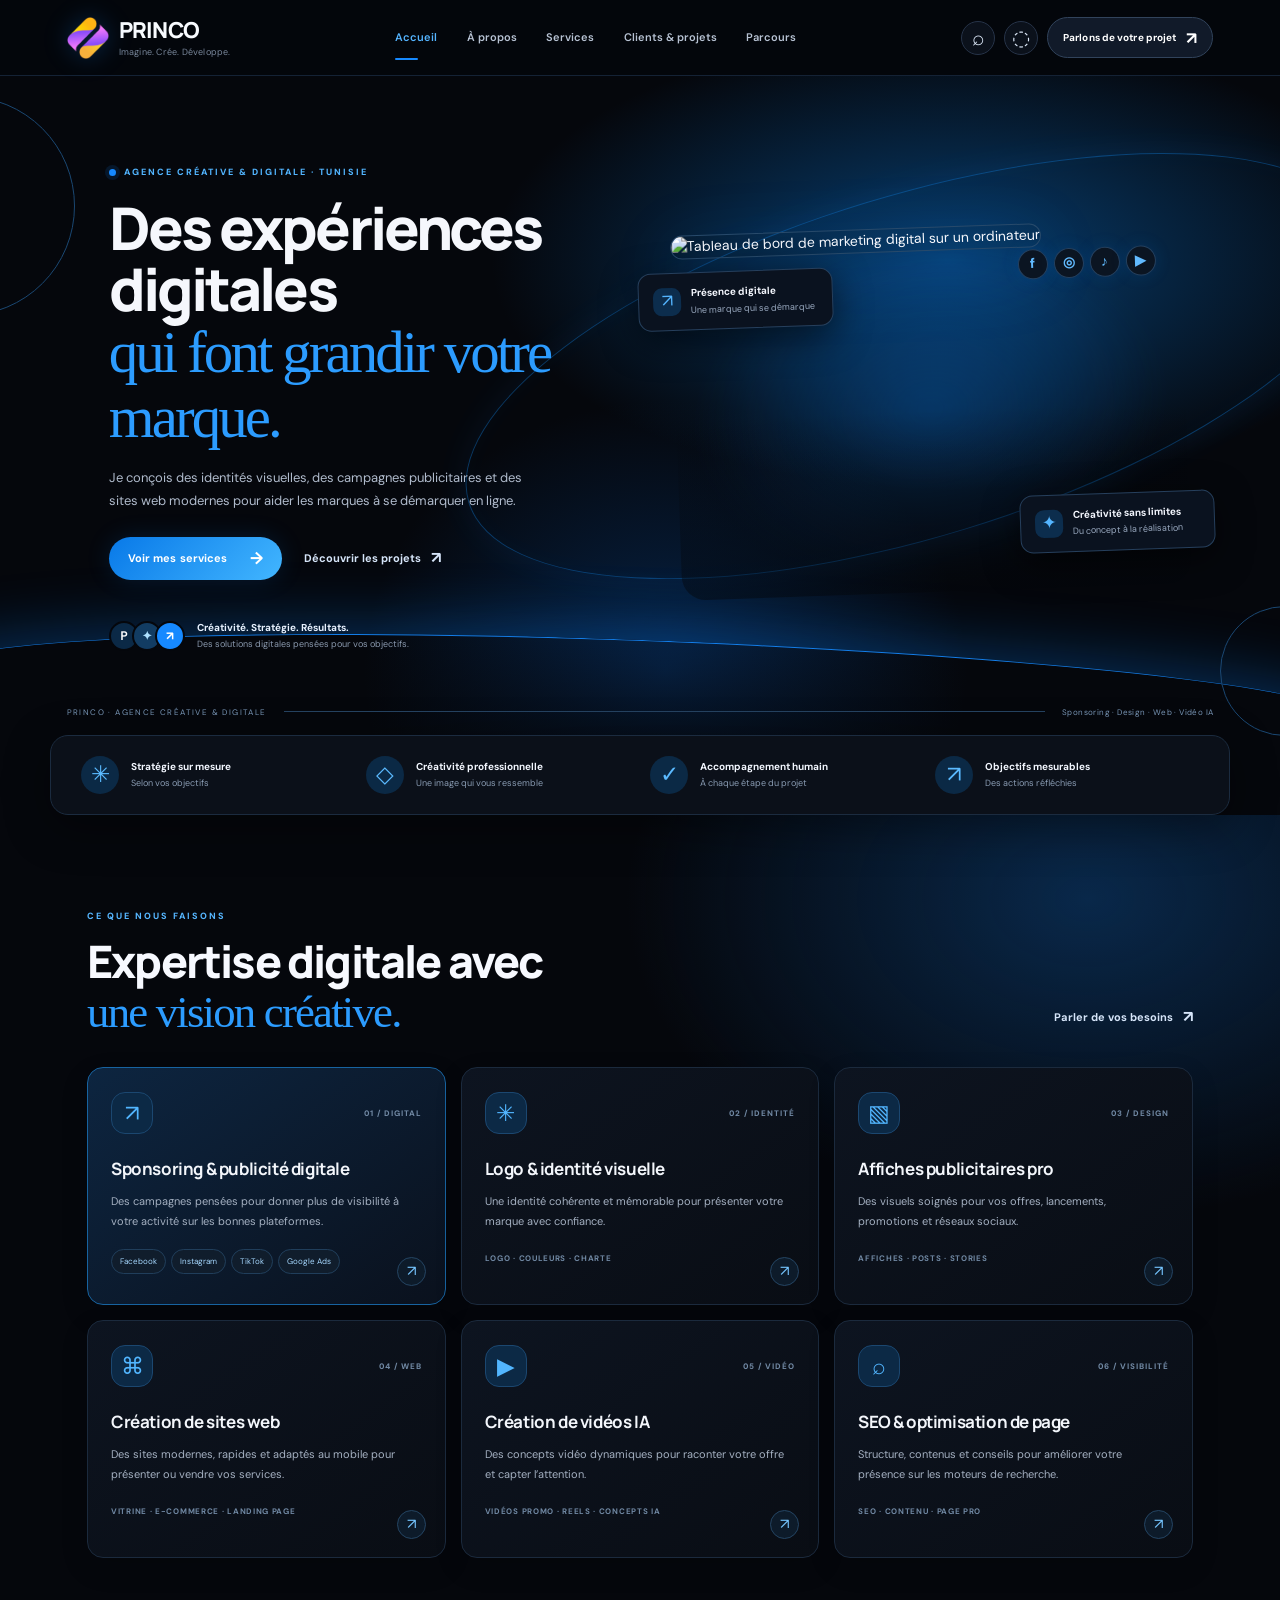
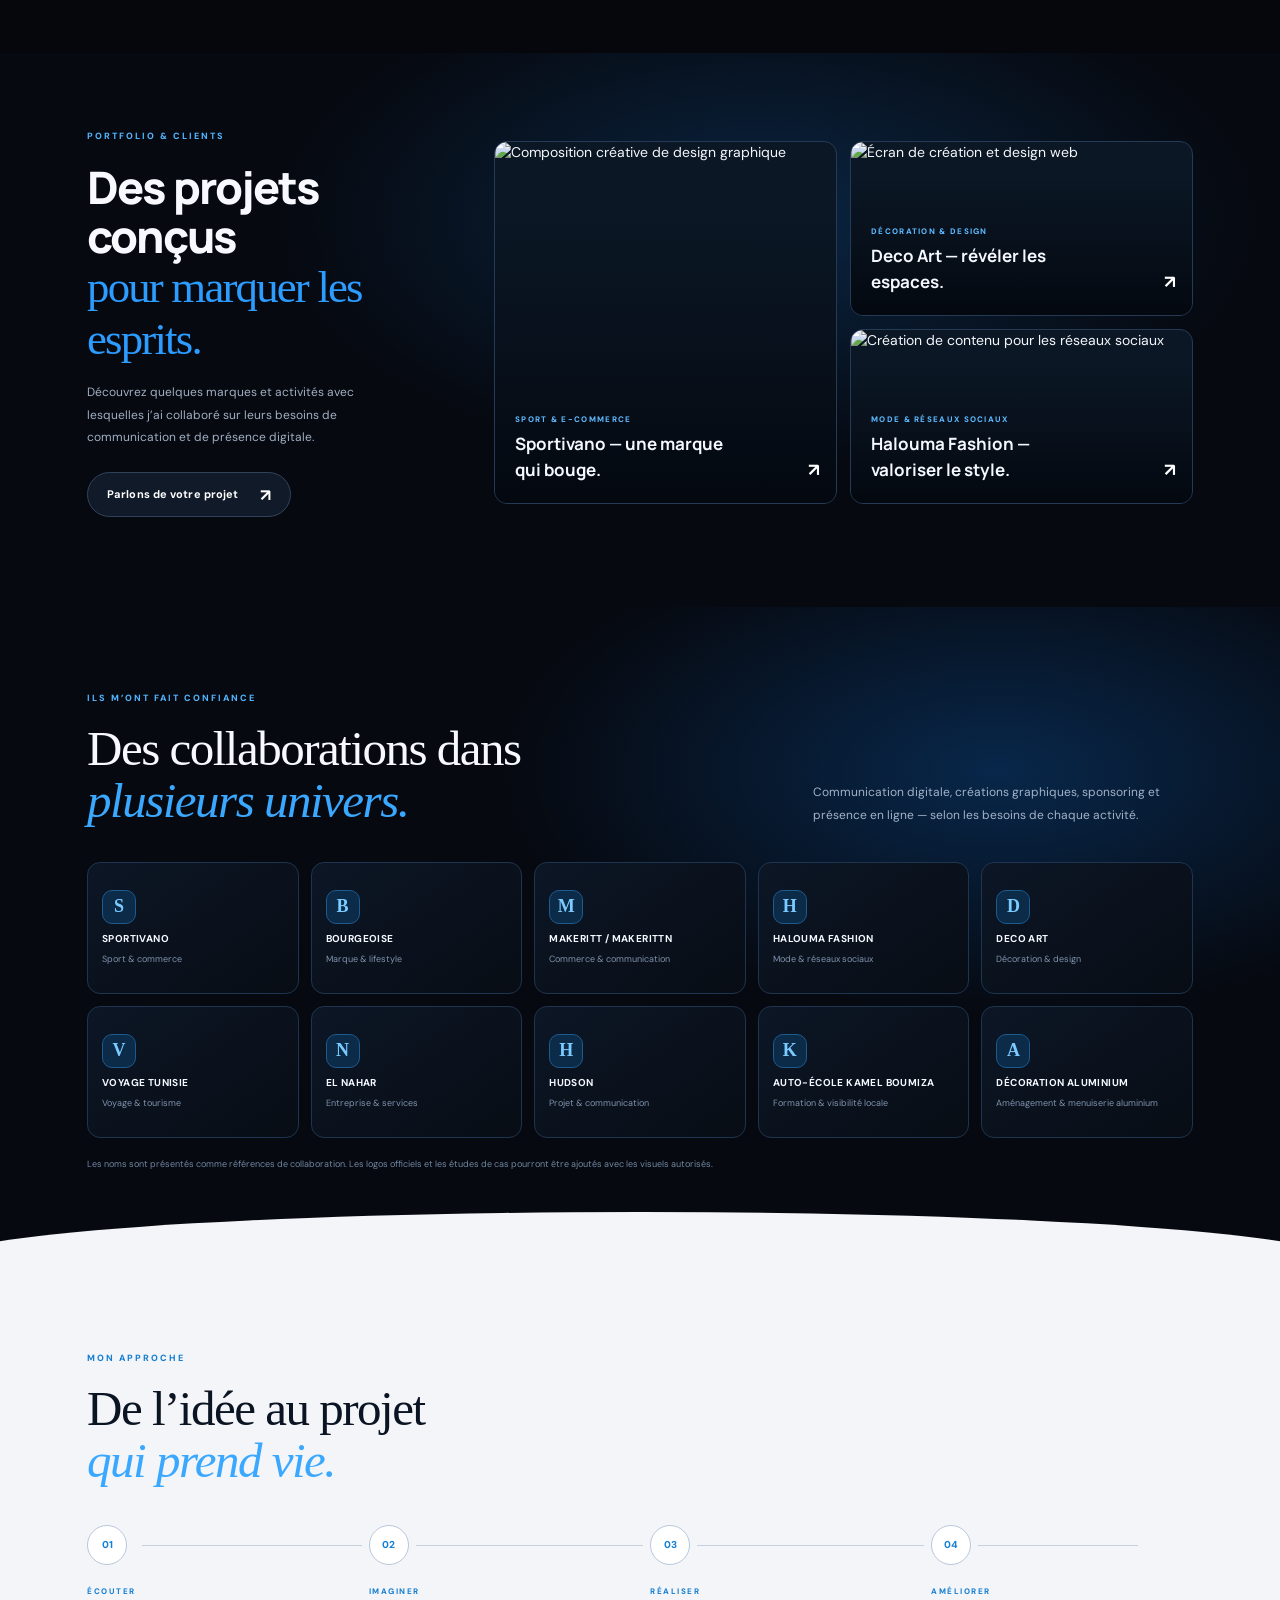
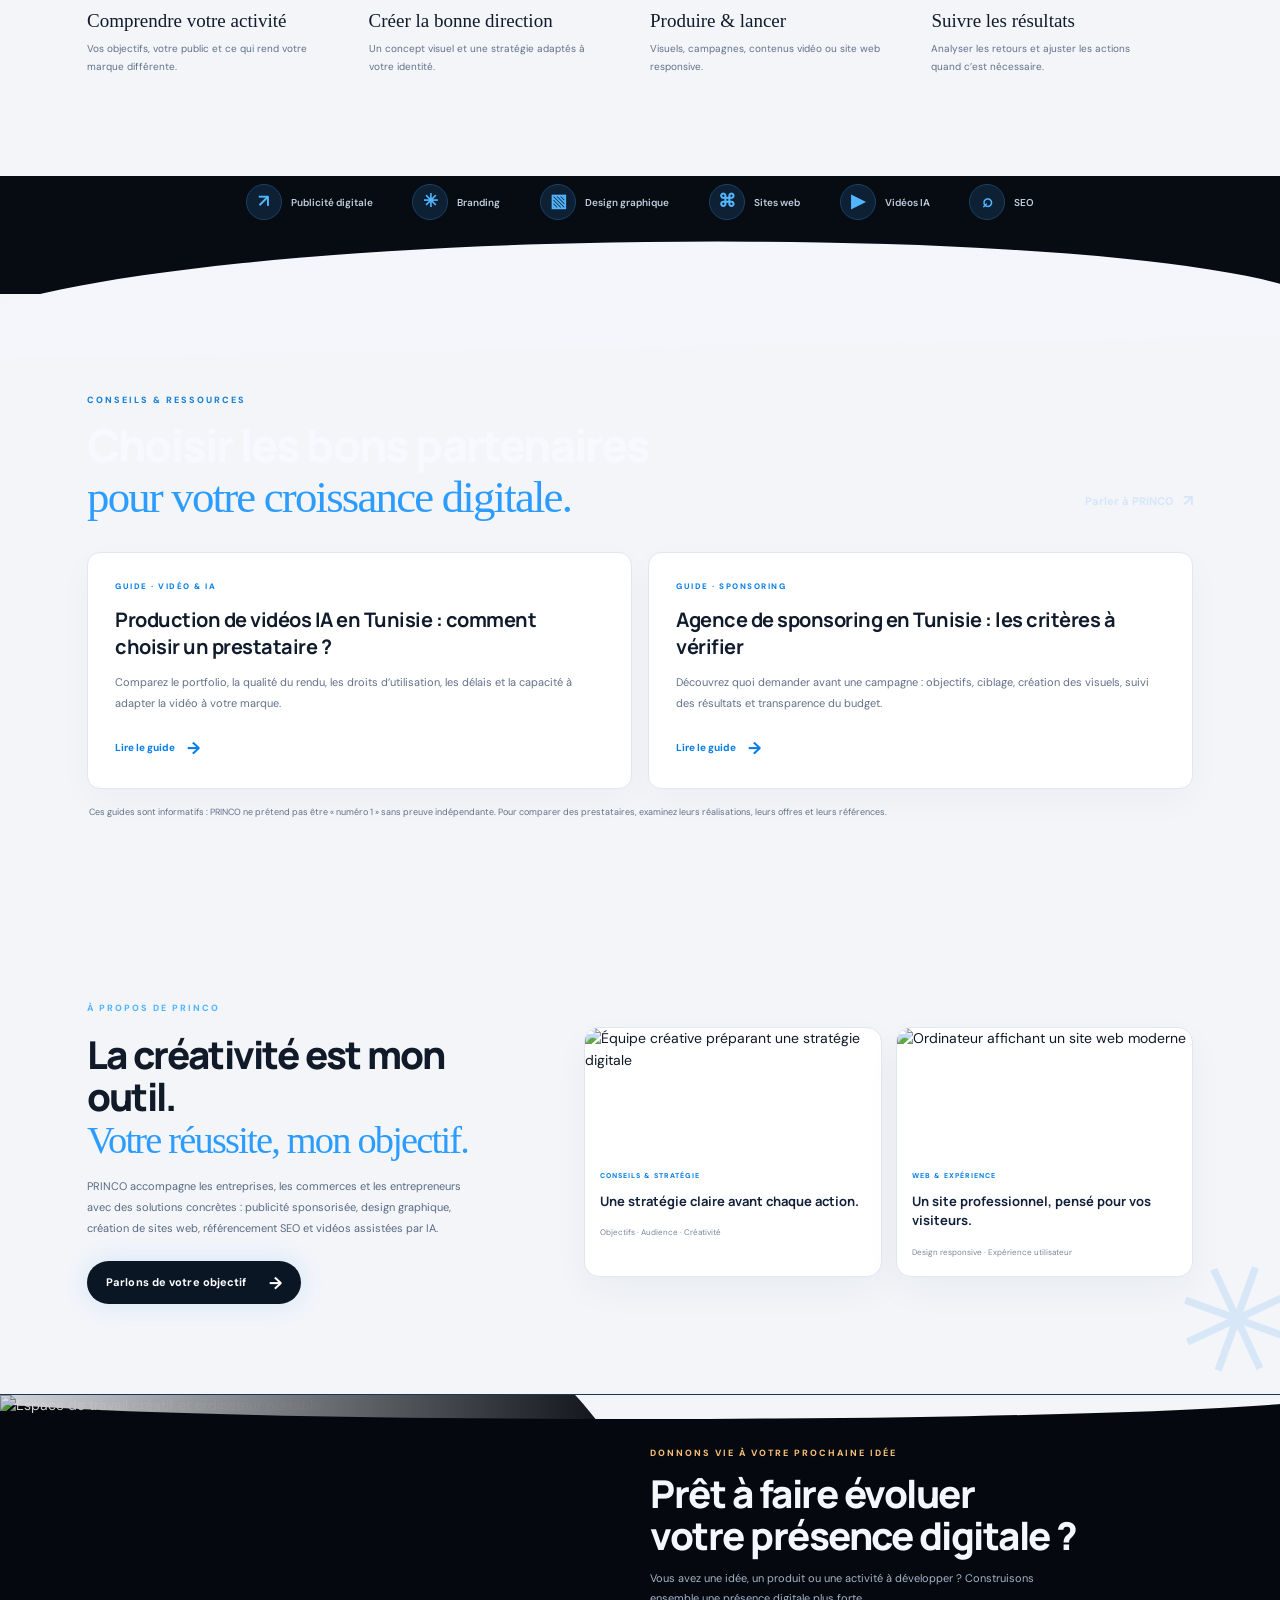
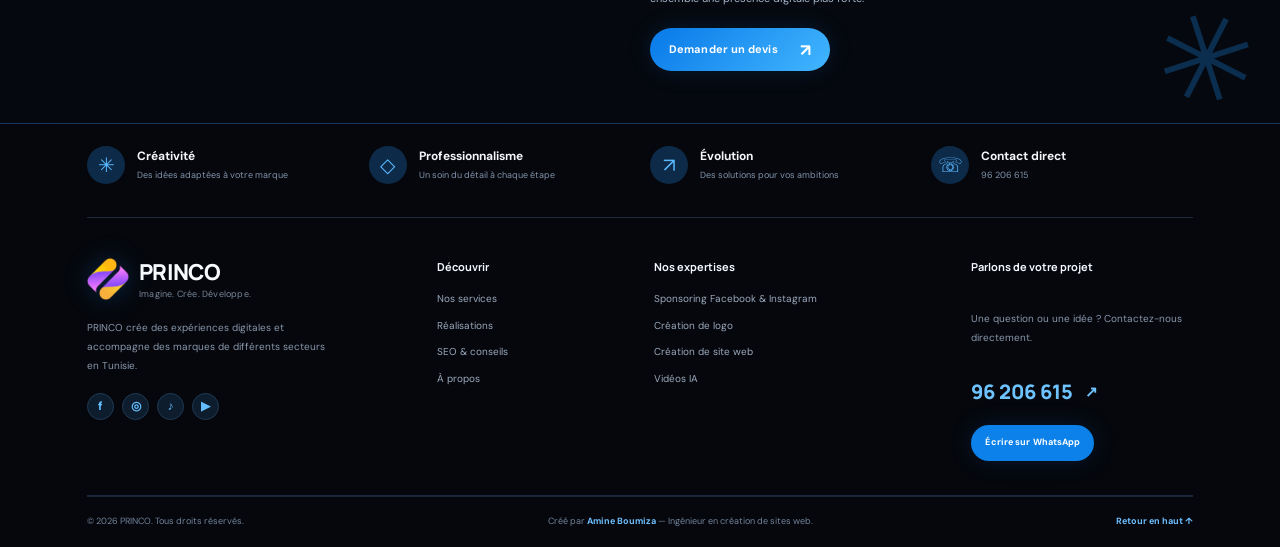
==== commit f50f6428: "Add files via upload" ====
--- a/index.html
+++ b/index.html
@@ -5,8 +5,8 @@
   <meta name="viewport" content="width=device-width, initial-scale=1.0">
   <meta name="description" content="PRINCO, agence de marketing digital en Tunisie : sponsoring Facebook et Instagram, publicité TikTok, création de logo, affiches professionnelles, sites web, SEO et vidéos IA.">
   <meta name="keywords" content="agence marketing digital Tunisie, sponsoring Facebook Instagram, création site web Tunisie, design graphique, vidéos IA, référencement SEO">
-  <meta name="theme-color" content="#f7f7f2">
-  <title>PRINCO — Donnez de l'élan à votre marque</title>
+  <meta name="theme-color" content="#05070c">
+  <title>PRINCO — Agence digitale & création web en Tunisie</title>
   <link rel="preconnect" href="https://fonts.googleapis.com">
   <link rel="preconnect" href="https://fonts.gstatic.com" crossorigin>
   <link href="https://fonts.googleapis.com/css2?family=DM+Sans:wght@400;500;600;700&family=Manrope:wght@400;500;600;700;800&display=swap" rel="stylesheet">
@@ -19,7 +19,7 @@
       <span><strong>PRINCO</strong><small>Imagine. Crée. Développe.</small></span>
     </a>
     <nav class="main-nav" id="mainNav">
-      <a class="active" href="#accueil">Accueil</a><a href="#services">Services</a><a href="#realisations">Réalisations</a><a href="#guides-seo">SEO & conseils</a><a href="#apropos">À propos</a>
+      <a class="active" href="#accueil">Accueil</a><a href="#apropos">À propos</a><a href="#services">Services</a><a href="#realisations">Clients & projets</a><a href="#parcours">Parcours</a>
     </nav>
     <div class="header-actions">
       <a class="icon-button" href="#realisations" aria-label="Voir les réalisations">⌕</a>
@@ -34,10 +34,10 @@
       <div class="hero-decoration decor-one"></div><div class="hero-decoration decor-two"></div>
       <div class="hero-copy">
         <div class="eyebrow"><span class="eyebrow-dot"></span> AGENCE CRÉATIVE & DIGITALE · TUNISIE</div>
-        <h1>Développez votre marque.<br><em>Attirez plus de clients.</em></h1>
-        <p>Du sponsoring à la création de votre site web, nous transformons vos idées en une présence digitale qui se remarque.</p>
-        <div class="hero-buttons"><a class="button button-orange" href="#services">Découvrir nos services <span>→</span></a><a class="text-link" href="#realisations">Explorer nos réalisations <span>↗</span></a></div>
-        <div class="hero-proof"><div class="proof-avatars"><span>Ｐ</span><span>✦</span><span>↗</span></div><div><strong>Votre projet mérite mieux.</strong><small>Une stratégie adaptée à votre activité.</small></div></div>
+        <h1>Des expériences digitales<br><em>qui font grandir votre marque.</em></h1>
+        <p>Je conçois des identités visuelles, des campagnes publicitaires et des sites web modernes pour aider les marques à se démarquer en ligne.</p>
+        <div class="hero-buttons"><a class="button button-orange" href="#services">Voir mes services <span>→</span></a><a class="text-link" href="#realisations">Découvrir les projets <span>↗</span></a></div>
+        <div class="hero-proof"><div class="proof-avatars"><span>Ｐ</span><span>✦</span><span>↗</span></div><div><strong>Créativité. Stratégie. Résultats.</strong><small>Des solutions digitales pensées pour vos objectifs.</small></div></div>
       </div>
       <div class="hero-visual">
         <div class="visual-glow"></div>
@@ -50,7 +50,7 @@
         <div class="hero-sticker"><span>VOTRE<br>MARQUE</span><b>↗</b></div>
       </div>
       <div class="hero-bottom">
-        <span class="bottom-label">ON DONNE VIE À VOS IDÉES</span><div class="bottom-line"></div><span class="bottom-note">Design · Stratégie · Digital</span>
+        <span class="bottom-label">PRINCO · AGENCE CRÉATIVE & DIGITALE</span><div class="bottom-line"></div><span class="bottom-note">Sponsoring · Design · Web · Vidéo IA</span>
       </div>
     </section>
 
@@ -62,7 +62,7 @@
     </section>
 
     <section class="section services-section" id="services">
-      <div class="section-heading"><div><div class="eyebrow">CE QUE NOUS FAISONS</div><h2>Les bons outils pour<br><em>faire grandir votre activité.</em></h2></div><a class="text-link" href="https://wa.me/21696206615">Parler de vos besoins <span>↗</span></a></div>
+      <div class="section-heading"><div><div class="eyebrow">CE QUE NOUS FAISONS</div><h2>Expertise digitale avec<br><em>une vision créative.</em></h2></div><a class="text-link" href="https://wa.me/21696206615">Parler de vos besoins <span>↗</span></a></div>
       <div class="services-grid">
         <article class="service-card service-featured"><div class="service-top"><span class="service-icon">↗</span><span class="service-number">01 / DIGITAL</span></div><h3>Sponsoring & publicité digitale</h3><p>Des campagnes pensées pour donner plus de visibilité à votre activité sur les bonnes plateformes.</p><div class="tag-list"><span>Facebook</span><span>Instagram</span><span>TikTok</span><span>Google Ads</span></div><a href="https://wa.me/21696206615" class="card-arrow" aria-label="Demander un devis sponsoring">↗</a></article>
         <article class="service-card"><div class="service-top"><span class="service-icon peach">✳</span><span class="service-number">02 / IDENTITÉ</span></div><h3>Logo & identité visuelle</h3><p>Une identité cohérente et mémorable pour présenter votre marque avec confiance.</p><div class="service-mini">LOGO · COULEURS · CHARTE</div><a href="https://wa.me/21696206615" class="card-arrow" aria-label="Demander un devis logo">↗</a></article>
@@ -74,11 +74,40 @@
     </section>
 
     <section class="portfolio-section section" id="realisations">
-      <div class="portfolio-intro"><div class="eyebrow">QUELQUES IDÉES, DE BELLES POSSIBILITÉS</div><h2>Le digital, quand il est<br><em>bien pensé.</em></h2><p>Une sélection de directions créatives pour imaginer la prochaine étape de votre marque.</p><a class="button button-dark" href="https://wa.me/21696206615">Créer mon projet <span>↗</span></a></div>
+      <div class="portfolio-intro"><div class="eyebrow">PORTFOLIO & CLIENTS</div><h2>Des projets conçus<br><em>pour marquer les esprits.</em></h2><p>Découvrez quelques marques et activités avec lesquelles j’ai collaboré sur leurs besoins de communication et de présence digitale.</p><a class="button button-dark" href="https://wa.me/21696206615">Parlons de votre projet <span>↗</span></a></div>
       <div class="portfolio-grid">
-        <a class="portfolio-card portfolio-large" href="https://wa.me/21696206615"><img src="https://images.unsplash.com/photo-1558655146-d09347e92766?auto=format&fit=crop&w=1000&q=85" alt="Composition créative de design graphique"><span class="portfolio-overlay"><small>IDENTITÉ & DESIGN</small><strong>Une image qui marque.</strong><b>↗</b></span></a>
-        <a class="portfolio-card" href="https://wa.me/21696206615"><img src="https://images.unsplash.com/photo-1559028012-481c04fa702d?auto=format&fit=crop&w=800&q=85" alt="Écran de création et design web"><span class="portfolio-overlay"><small>WEB DESIGN</small><strong>Votre vitrine en ligne.</strong><b>↗</b></span></a>
-        <a class="portfolio-card" href="https://wa.me/21696206615"><img src="https://images.unsplash.com/photo-1611162616305-c69b3fa7fbe0?auto=format&fit=crop&w=800&q=85" alt="Création de contenu pour les réseaux sociaux"><span class="portfolio-overlay"><small>RÉSEAUX SOCIAUX</small><strong>Du contenu qui attire.</strong><b>↗</b></span></a>
+        <a class="portfolio-card portfolio-large" href="https://wa.me/21696206615"><img src="https://images.unsplash.com/photo-1558655146-d09347e92766?auto=format&fit=crop&w=1000&q=85" alt="Composition créative de design graphique"><span class="portfolio-overlay"><small>SPORT & E-COMMERCE</small><strong>Sportivano — une marque qui bouge.</strong><b>↗</b></span></a>
+        <a class="portfolio-card" href="https://wa.me/21696206615"><img src="https://images.unsplash.com/photo-1559028012-481c04fa702d?auto=format&fit=crop&w=800&q=85" alt="Écran de création et design web"><span class="portfolio-overlay"><small>DÉCORATION & DESIGN</small><strong>Deco Art — révéler les espaces.</strong><b>↗</b></span></a>
+        <a class="portfolio-card" href="https://wa.me/21696206615"><img src="https://images.unsplash.com/photo-1611162616305-c69b3fa7fbe0?auto=format&fit=crop&w=800&q=85" alt="Création de contenu pour les réseaux sociaux"><span class="portfolio-overlay"><small>MODE & RÉSEAUX SOCIAUX</small><strong>Halouma Fashion — valoriser le style.</strong><b>↗</b></span></a>
+      </div>
+    </section>
+
+    <section class="clients-section" id="clients">
+      <div class="eyebrow">ILS M’ONT FAIT CONFIANCE</div>
+      <div class="clients-heading"><h2>Des collaborations dans<br><em>plusieurs univers.</em></h2><p>Communication digitale, créations graphiques, sponsoring et présence en ligne — selon les besoins de chaque activité.</p></div>
+      <div class="client-grid">
+        <div class="client-tile"><span class="client-mark">S</span><strong>SPORTIVANO</strong><small>Sport & commerce</small></div>
+        <div class="client-tile"><span class="client-mark">B</span><strong>BOURGEOISE</strong><small>Marque & lifestyle</small></div>
+        <div class="client-tile"><span class="client-mark">M</span><strong>MAKERITT / MAKERITTN</strong><small>Commerce & communication</small></div>
+        <div class="client-tile"><span class="client-mark">H</span><strong>HALOUMA FASHION</strong><small>Mode & réseaux sociaux</small></div>
+        <div class="client-tile"><span class="client-mark">D</span><strong>DECO ART</strong><small>Décoration & design</small></div>
+        <div class="client-tile"><span class="client-mark">V</span><strong>VOYAGE TUNISIE</strong><small>Voyage & tourisme</small></div>
+        <div class="client-tile"><span class="client-mark">N</span><strong>EL NAHAR</strong><small>Entreprise & services</small></div>
+        <div class="client-tile"><span class="client-mark">H</span><strong>HUDSON</strong><small>Projet & communication</small></div>
+        <div class="client-tile"><span class="client-mark">K</span><strong>AUTO-ÉCOLE KAMEL BOUMIZA</strong><small>Formation & visibilité locale</small></div>
+        <div class="client-tile"><span class="client-mark">A</span><strong>DÉCORATION ALUMINIUM</strong><small>Aménagement & menuiserie aluminium</small></div>
+      </div>
+      <p class="client-note">Les noms sont présentés comme références de collaboration. Les logos officiels et les études de cas pourront être ajoutés avec les visuels autorisés.</p>
+    </section>
+
+    <section class="timeline-section" id="parcours">
+      <div class="eyebrow">MON APPROCHE</div>
+      <h2>De l’idée au projet<br><em>qui prend vie.</em></h2>
+      <div class="timeline-grid">
+        <article><span>01</span><small>ÉCOUTER</small><h3>Comprendre votre activité</h3><p>Vos objectifs, votre public et ce qui rend votre marque différente.</p></article>
+        <article><span>02</span><small>IMAGINER</small><h3>Créer la bonne direction</h3><p>Un concept visuel et une stratégie adaptés à votre identité.</p></article>
+        <article><span>03</span><small>RÉALISER</small><h3>Produire & lancer</h3><p>Visuels, campagnes, contenus vidéo ou site web responsive.</p></article>
+        <article><span>04</span><small>AMÉLIORER</small><h3>Suivre les résultats</h3><p>Analyser les retours et ajuster les actions quand c’est nécessaire.</p></article>
       </div>
     </section>
 
@@ -109,7 +138,7 @@
     </section>
 
     <section class="story-section" id="seo">
-      <div class="story-copy"><div class="eyebrow">UNE PRÉSENCE DIGITALE QUI VOUS RESSEMBLE</div><h2>Votre prochain client<br>peut vous <em>découvrir ici.</em></h2><p>En tant qu’agence de marketing digital en Tunisie, PRINCO vous accompagne dans la création d’une image professionnelle : sponsoring Facebook et Instagram, design graphique, création de sites web et vidéos IA.</p><a class="button button-green" href="https://wa.me/21696206615">Parlons de votre objectif <span>→</span></a></div>
+      <div class="story-copy"><div class="eyebrow">À PROPOS DE PRINCO</div><h2>La créativité est mon outil.<br><em>Votre réussite, mon objectif.</em></h2><p>PRINCO accompagne les entreprises, les commerces et les entrepreneurs avec des solutions concrètes : publicité sponsorisée, design graphique, création de sites web, référencement SEO et vidéos assistées par IA.</p><a class="button button-green" href="https://wa.me/21696206615">Parlons de votre objectif <span>→</span></a></div>
       <div class="story-cards">
         <article class="story-card"><img src="https://images.unsplash.com/photo-1553877522-43269d4ea984?auto=format&fit=crop&w=900&q=85" alt="Équipe créative préparant une stratégie digitale"><div><span>CONSEILS & STRATÉGIE</span><h3>Une stratégie claire avant chaque action.</h3><small>Objectifs · Audience · Créativité</small></div></article>
         <article class="story-card"><img src="https://images.unsplash.com/photo-1467232004584-a241de8bcf5d?auto=format&fit=crop&w=900&q=85" alt="Ordinateur affichant un site web moderne"><div><span>WEB & EXPÉRIENCE</span><h3>Un site professionnel, pensé pour vos visiteurs.</h3><small>Design responsive · Expérience utilisateur</small></div></article>
@@ -119,7 +148,7 @@
 
     <section class="promo-banner" id="apropos">
       <div class="promo-art"><img src="https://images.unsplash.com/photo-1522542550221-31fd19575a2d?auto=format&fit=crop&w=1100&q=85" alt="Espace de travail créatif et ordinateur portable"></div>
-      <div class="promo-copy"><div class="eyebrow light">VOTRE PROJET, NOTRE PROCHAINE CRÉATION</div><h2>Votre prochaine campagne<br>commence ici.</h2><p>Vous avez une idée, un produit ou une activité à développer ? Construisons ensemble une présence digitale plus forte.</p><a class="button button-orange" href="https://wa.me/21696206615">Demander un devis <span>↗</span></a></div>
+      <div class="promo-copy"><div class="eyebrow light">DONNONS VIE À VOTRE PROCHAINE IDÉE</div><h2>Prêt à faire évoluer<br>votre présence digitale ?</h2><p>Vous avez une idée, un produit ou une activité à développer ? Construisons ensemble une présence digitale plus forte.</p><a class="button button-orange" href="https://wa.me/21696206615">Demander un devis <span>↗</span></a></div>
       <div class="promo-spark">✳</div>
     </section>
 
@@ -133,7 +162,7 @@
 
   <footer class="site-footer" id="contact">
     <div class="footer-main">
-      <div class="footer-brand"><a class="brand" href="#accueil"><img class="brand-image" src="princo-logo.png" alt="Logo PRINCO"><span><strong>PRINCO</strong><small>Imagine. Crée. Développe.</small></span></a><p>Nous aidons les marques et les entrepreneurs à construire une présence digitale cohérente, créative et professionnelle.</p><div class="social-links"><a href="https://www.facebook.com/" aria-label="Facebook">f</a><a href="https://www.instagram.com/" aria-label="Instagram">◎</a><a href="https://www.tiktok.com/" aria-label="TikTok">♪</a><a href="https://www.youtube.com/" aria-label="YouTube">▶</a></div></div>
+      <div class="footer-brand"><a class="brand" href="#accueil"><img class="brand-image" src="princo-logo.png" alt="Logo PRINCO"><span><strong>PRINCO</strong><small>Imagine. Crée. Développe.</small></span></a><p>PRINCO crée des expériences digitales et accompagne des marques de différents secteurs en Tunisie.</p><div class="social-links"><a href="https://www.facebook.com/princo.tn" aria-label="Facebook">f</a><a href="https://www.instagram.com/" aria-label="Instagram">◎</a><a href="https://www.tiktok.com/" aria-label="TikTok">♪</a><a href="https://www.youtube.com/" aria-label="YouTube">▶</a></div></div>
       <div class="footer-col"><strong>Découvrir</strong><a href="#services">Nos services</a><a href="#realisations">Réalisations</a><a href="#guides-seo">SEO & conseils</a><a href="#apropos">À propos</a></div>
       <div class="footer-col"><strong>Nos expertises</strong><a href="#services">Sponsoring Facebook & Instagram</a><a href="#services">Création de logo</a><a href="#services">Création de site web</a><a href="#services">Vidéos IA</a></div>
       <div class="footer-col footer-contact"><strong>Parlons de votre projet</strong><p>Une question ou une idée ? Contactez-nous directement.</p><a class="phone-link" href="tel:+21696206615">96 206 615 <span>↗</span></a><a class="button button-green" href="https://wa.me/21696206615">Écrire sur WhatsApp</a></div>
--- a/style.css
+++ b/style.css
@@ -35,3 +35,69 @@
 .article-page .article-cta{display:inline-flex;margin-top:12px}
 .article-footer{border-top:1px solid #e5e8e0;padding-top:20px;margin-top:50px;font-size:10px;color:#78837a}
 @media(max-width:520px){.guide-grid{grid-template-columns:1fr}.guide-card{padding:22px}.guide-card h3{font-size:18px}.brand-image{width:34px;height:34px}.seo-guides{padding-top:10px}}
+
+/* === PRINCO NIGHT / ELECTRIC BLUE portfolio direction === */
+:root{--ink:#f5f7fc;--green:#1689ff;--green2:#35a6ff;--orange:#2f9cff;--paper:#05070c;--muted:#a6afbf;--line:#1b2433;--white:#0b1019;--font:'DM Sans',sans-serif;--display:'Manrope',sans-serif}
+html{background:#05070c}body{background:#05070c;color:#f4f6fb;overflow-x:hidden}
+.site-header{height:76px;background:rgba(4,7,12,.92);border-bottom:1px solid #142235;backdrop-filter:blur(18px);color:#f5f7fc}
+.brand strong{color:#f8fbff;letter-spacing:-.7px}.brand small{color:#78869a}.brand-image{width:42px;height:42px;filter:drop-shadow(0 0 12px #1689ff44)}
+.main-nav{color:#b8c3d4}.main-nav a:hover,.main-nav a.active{color:#54b4ff}.main-nav a.active:after{background:#1689ff}.icon-button,.menu-button{background:#0b111b;border-color:#263348;color:#dce8f8}.button{border-radius:999px;letter-spacing:.1px}.button-dark{background:#111a29;border:1px solid #31435b;color:#fff}.button-orange,.button-green{background:linear-gradient(135deg,#0879e8,#42b6ff);color:#fff;box-shadow:0 0 24px #1689ff25}.button:hover{box-shadow:0 0 30px #1689ff40}
+.hero{min-height:610px;padding-top:74px;padding-bottom:68px;background:radial-gradient(ellipse at 74% 28%,#073e70 0,transparent 34%),radial-gradient(ellipse at 52% 90%,#062347 0,transparent 32%),#05070c;color:#f5f7fc}
+.hero:before{content:"";position:absolute;inset:auto -5% -35px -5%;height:145px;border-top:1px solid #137de8;border-radius:50% 50% 0 0/30% 30% 0 0;box-shadow:0 -10px 60px #0879e855;pointer-events:none;transform:rotate(-2deg)}
+.hero:after{content:"";position:absolute;left:35%;right:-8%;top:18%;height:340px;border:1px solid #0e73ca;border-radius:50%;transform:rotate(-17deg);opacity:.45;box-shadow:0 0 35px #1689ff2c,inset 0 0 25px #1689ff10;pointer-events:none}
+.hero-copy{z-index:3}.eyebrow{color:#52b5ff;letter-spacing:2px;font-size:9px}.eyebrow-dot{background:#1689ff;box-shadow:0 0 0 4px #1689ff20}.hero h1{font-size:clamp(39px,4.6vw,66px);letter-spacing:-2.9px;line-height:1.04}.hero h1 em,.section h2 em,.story-copy h2 em{color:#2c9cff;font-family:Georgia,serif;font-weight:400}.hero-copy>p{color:#b0bbcc;font-size:13px}.text-link{color:#d6e5f9}.hero-proof strong{color:#e9f2ff}.hero-proof small{color:#8998ad}.proof-avatars span{border-color:#05070c;background:#123c62;color:#aee1ff}.proof-avatars span:first-child{background:#0b2946;color:#fff}.proof-avatars span:last-child{background:#1689ff;color:#fff}
+.visual-glow{background:radial-gradient(ellipse,#0879e84d,transparent 70%);filter:blur(10px)}.visual-main{height:355px}.visual-main>img{border-radius:24px;box-shadow:0 20px 70px #007fff35;border:1px solid #284a6b}.visual-main:after{border-radius:24px;background:linear-gradient(180deg,#03060b00 50%,#03060b7a)}.floating-label{background:#0a121f;border:1px solid #263f5c;box-shadow:0 10px 35px #0008;color:#f5f8ff;border-radius:13px}.floating-label small{color:#9aaac0}.mini-icon.orange,.mini-icon.green{background:#0c2d4d;color:#54b5ff}.social-orbit span{background:#0b1522;color:#61baff;border:1px solid #25405e;box-shadow:0 0 18px #1689ff20}.hero-sticker{background:#0b1829;border:1px solid #1689ff;color:#9bd8ff;box-shadow:0 0 30px #1689ff3b}.hero-decoration{border-color:#1a4772}.hero-bottom{color:#7794b4}.bottom-line{background:#24415f}
+.trust-strip{background:#0b1019;border-color:#1b2b3f;box-shadow:0 12px 45px #0006;border-radius:18px;color:#f3f7ff}.trust-icon{background:#0b2945;color:#5bbaff}.trust-item small{color:#899bb2}
+.section{color:#f3f6fb}.services-section{background:radial-gradient(ellipse at 85% 10%,#09284a 0,transparent 30%),#05070c}.section-heading .eyebrow{color:#56b6ff}.section h2,.story-copy h2{color:#f7f9ff}.service-card{background:linear-gradient(145deg,#0d1420,#090d14);border:1px solid #1b2a3d;border-radius:16px;box-shadow:0 10px 28px #0002}.service-card:hover{box-shadow:0 12px 40px #0879e822;border-color:#1b70b7}.service-featured{background:linear-gradient(145deg,#0d2540,#0a111d);border-color:#1763a0}.service-icon,.service-icon.peach,.service-icon.lavender,.service-icon.mint,.service-icon.yellow,.service-icon.blue{background:#0c2945;color:#52b6ff;border:1px solid #1b4770}.service-number,.service-mini{color:#7189a4}.service-card p{color:#a4b0c1}.tag-list span{background:#101d2c;border-color:#203e5b;color:#a6d8ff}.card-arrow{background:#0d1b2a;border-color:#244462;color:#75c5ff}.card-arrow:hover{background:#1689ff;color:#fff}
+.portfolio-section{background:radial-gradient(ellipse at 60% 30%,#0a2542 0,transparent 45%),#060910;padding-top:75px;padding-bottom:90px}.portfolio-intro p{color:#a1afc2}.portfolio-card{border:1px solid #253b55;border-radius:13px;background:#0b1725}.portfolio-card img{filter:saturate(.82)}.portfolio-overlay{background:linear-gradient(0deg,#03070ee8,transparent 80%)}.portfolio-overlay small{color:#5dbaff}.portfolio-overlay strong{color:#f5f8ff}.categories{background:#070b12;border-color:#18263a}.categories a{color:#c0cede}.categories span{background:#0d2034;color:#52b6ff;border:1px solid #1b4266}
+.seo-guides{background:#f4f6fb;color:#101a29;position:relative}.seo-guides:before{content:"";position:absolute;top:-35px;left:-4%;width:108%;height:70px;background:#f4f6fb;border-radius:50% 50% 0 0/65% 65% 0 0}.seo-guides .section-heading,.seo-guides .guide-grid,.seo-guides .guide-disclaimer{position:relative}.seo-guides .section h2{color:#111a29}.seo-guides .section-heading .eyebrow{color:#147bd4}.guide-card{background:#fff;border-color:#e0e7f0;box-shadow:0 12px 35px #12243a08}.guide-card:hover{box-shadow:0 18px 40px #12243a15}.guide-kicker{color:#087fe8}.guide-card h3{color:#101b2c}.guide-card p,.guide-disclaimer{color:#617087}.guide-link{color:#087fe8}
+.story-section{background:#f2f5fa;color:#101a29;border-radius:45% 4% 35% 3%/5% 3% 5% 3%;margin:0;padding:90px clamp(28px,6.8vw,105px);display:grid;grid-template-columns:.85fr 1.2fr;gap:6%;align-items:center;position:relative;overflow:hidden}.story-copy h2{color:#111a29}.story-copy p{color:#586a80}.story-cards .story-card{background:#fff;border:1px solid #e0e7f0;box-shadow:0 14px 35px #17283d0b}.story-card span{color:#087fe8}.story-card h3{color:#122039}.story-card small{color:#78869b}.leaf-decoration{color:#d7e7f8}.story-section .button-green{background:#0b1625;border-color:#243c57}
+.promo-banner{margin:0;background:#05080e;border-radius:0;grid-template-columns:1fr 1fr;min-height:330px;border-top:1px solid #15375a;border-bottom:1px solid #15375a}.promo-art{clip-path:ellipse(83% 100% at 18% 50%)}.promo-art:after{background:linear-gradient(90deg,#03060b22,#05080e)}.promo-copy{color:#f4f7fc}.promo-copy h2{color:#f4f7fc}.promo-copy p{color:#a4b5ca}.promo-spark{color:#0b2d4e}
+.stats-row{border-bottom-color:#1a2b40}.stats-icon{background:#0d2b49;color:#5ab8ff}.stats-row small{color:#8294ac}.site-footer{background:#05070c;color:#f3f6fb}.footer-main{border-bottom:1px solid #19283a}.footer-brand p,.footer-contact p{color:#8998ac}.social-links a{background:#0d1d2d;color:#63bdff;border:1px solid #203b56}.footer-col{color:#9ba9bc}.footer-col>strong{color:#f4f7ff}.phone-link{color:#6ec3ff}.footer-contact .button-green{background:#0b81e9}.creator-line{border-top-color:#182638;color:#72849c}.creator-line strong,.creator-line a{color:#6dbfff}
+.article-page{color:#f2f6fc}.article-page .article-back{color:#66bdff}.article-page .article-lead,.article-page p,.article-page li{color:#b1bfd0}.article-page h1,.article-page h2{color:#f5f8ff}.article-page .article-callout{background:#0d2035;border:1px solid #204c72}.article-footer{border-color:#1b2c40;color:#8293aa}
+@media(max-width:800px){.main-nav{background:#0b111b;border-color:#24364c;box-shadow:0 15px 35px #0009}.main-nav a.active{background:#10243a}.hero:after{left:8%;top:46%;height:260px}.story-section{border-radius:28px;margin:0 12px 35px;padding:55px 24px}.promo-banner{grid-template-columns:.8fr 1fr}.seo-guides:before{top:-20px;height:40px}}
+@media(max-width:520px){.hero{padding-top:45px}.hero h1{font-size:39px}.visual-main{height:235px}.floating-label{background:#0b1421}.trust-strip{background:#0b1019}.story-section{margin:0 10px 30px;border-radius:24px;padding:38px 18px}.promo-banner{grid-template-columns:1fr}.promo-art{min-height:150px;clip-path:none}.promo-copy{padding:26px 22px 30px}.seo-guides{padding-top:55px}.seo-guides:before{top:-15px;height:30px}.creator-line{border-color:#1b2c40}}
+
+/* === Layout inspired by the supplied black / electric-blue portfolio reference === */
+.hero{min-height:660px;grid-template-columns:1fr 1.02fr;padding-left:clamp(30px,8.5vw,130px);padding-right:clamp(30px,7vw,100px)}
+.hero-visual{min-height:420px}.visual-main{width:min(100%,510px);height:365px;transform:rotate(-2deg)}
+.hero:before{height:150px;bottom:-55px;border-radius:48% 52% 0 0/35% 35% 0 0;transform:rotate(2deg);background:linear-gradient(180deg,#05070c00,#05070c)}
+.hero-bottom{z-index:4}.hero-sticker{display:none}
+/* broad white transitions like the reference design */
+.seo-guides{margin-top:0;padding-top:100px;padding-bottom:90px;background:#f3f5f9;color:#0b1422}
+.seo-guides:before{top:-52px;height:105px;border-radius:48% 52% 0 0/80% 80% 0 0;transform:rotate(-1deg)}
+.story-section{background:#f3f5f9;color:#101827;border-radius:0;margin:0;padding-top:90px;padding-bottom:90px}
+.story-section:before{content:"";position:absolute;left:-4%;right:-4%;top:-35px;height:70px;background:#f3f5f9;border-radius:50%;pointer-events:none}
+.story-section .story-copy,.story-section .story-cards{position:relative;z-index:2}
+.promo-banner{position:relative}
+.promo-banner:before{content:"";position:absolute;top:-24px;left:-4%;width:108%;height:48px;background:#f3f5f9;border-radius:50%;z-index:1}
+.promo-copy{z-index:2}.promo-art{z-index:1}
+.clients-section{position:relative;padding:85px clamp(28px,6.8vw,105px) 90px;background:radial-gradient(ellipse at 78% 25%,#08274a 0,transparent 35%),#060910;color:#f4f7ff;overflow:hidden}
+.clients-section:after{content:"";position:absolute;left:-5%;right:-5%;bottom:-50px;height:100px;background:#f3f5f9;border-radius:50%;pointer-events:none}
+.clients-heading{display:flex;align-items:end;justify-content:space-between;gap:30px;margin-bottom:35px}
+.clients-heading h2,.timeline-section h2{font-family:Georgia,serif;font-size:clamp(34px,4vw,49px);line-height:1.06;letter-spacing:-1.5px;margin:0;color:#f7f9ff;font-weight:500}
+.clients-heading h2 em,.timeline-section h2 em{color:#3ba8ff;font-weight:400}
+.clients-heading p{max-width:380px;color:#a2b2c8;font-size:12px;line-height:1.9;margin:0}
+.client-grid{display:grid;grid-template-columns:repeat(5,minmax(0,1fr));gap:12px;position:relative;z-index:2}
+.client-tile{min-height:132px;padding:19px 14px;border:1px solid #1d3550;background:linear-gradient(145deg,#0c1625,#080d15);border-radius:13px;display:flex;flex-direction:column;justify-content:center;align-items:flex-start;gap:8px;transition:transform .2s,border-color .2s,box-shadow .2s}
+.client-tile:hover{transform:translateY(-4px);border-color:#1689ff;box-shadow:0 0 28px #1689ff1c}
+.client-mark{width:34px;height:34px;border-radius:10px;border:1px solid #1d5a8d;background:#0b2b49;color:#7bcbff;display:grid;place-items:center;font-family:Georgia,serif;font-size:18px;font-weight:bold}
+.client-tile strong{font-size:10px;letter-spacing:.4px;line-height:1.35;color:#f5f8ff;overflow-wrap:anywhere}
+.client-tile small{font-size:9px;color:#7f93ad;line-height:1.4}
+.client-note{position:relative;z-index:2;color:#7187a2;font-size:9px;line-height:1.8;margin:18px 0 0}
+.timeline-section{padding:90px clamp(28px,6.8vw,105px) 100px;background:#f3f5f9;color:#0b1422;position:relative;overflow:hidden}
+.timeline-section:before{content:"";position:absolute;top:-35px;left:-5%;width:110%;height:70px;background:#f3f5f9;border-radius:50%}
+.timeline-section .eyebrow{color:#167ed1;position:relative}
+.timeline-section h2{color:#0b1422;position:relative;margin-bottom:38px}
+.timeline-grid{display:grid;grid-template-columns:repeat(4,1fr);gap:20px;position:relative}
+.timeline-grid:before{content:"";height:1px;position:absolute;top:20px;left:5%;right:5%;background:#c6d1df}
+.timeline-grid article{position:relative;padding-top:54px}
+.timeline-grid article>span{position:absolute;top:0;left:0;width:40px;height:40px;display:grid;place-items:center;border-radius:50%;background:#fff;border:1px solid #b7c8dc;color:#147fd7;font-weight:800;font-size:10px;box-shadow:0 0 0 7px #f3f5f9}
+.timeline-grid article small{font-size:8px;letter-spacing:1.5px;color:#177fd0;font-weight:800}
+.timeline-grid h3{font-family:Georgia,serif;font-size:19px;line-height:1.25;font-weight:500;margin:8px 0;color:#111b2b}
+.timeline-grid p{font-size:10px;line-height:1.8;color:#617188;margin:0;max-width:230px}
+/* White section text colors */
+.seo-guides .section-heading .eyebrow{color:#167fd6}.seo-guides .section h2{color:#0b1422}.seo-guides .section h2 em{color:#147fd7}.guide-card{border-radius:13px;box-shadow:0 12px 35px #12243a08}
+@media(max-width:900px){.hero{min-height:600px}.client-grid{grid-template-columns:repeat(3,minmax(0,1fr))}.clients-heading{align-items:flex-start;flex-direction:column}.timeline-grid{grid-template-columns:repeat(2,1fr);row-gap:30px}.timeline-grid:before{display:none}}
+@media(max-width:800px){.hero{grid-template-columns:1fr;padding-left:8%;padding-right:8%;gap:10px}.hero-visual{min-height:330px}.visual-main{height:290px}.clients-section{padding:70px 25px 80px}.clients-heading{gap:15px}.timeline-section{padding:70px 25px 80px}.promo-banner:before{top:-17px;height:34px}}
+@media(max-width:520px){.hero{min-height:0;padding-bottom:75px}.hero h1{font-size:39px;letter-spacing:-1.8px}.hero-visual{min-height:260px}.visual-main{height:230px;width:88%}.clients-section{padding:65px 18px 70px}.client-grid{grid-template-columns:repeat(2,minmax(0,1fr));gap:9px}.client-tile{min-height:115px;padding:14px 12px}.client-tile strong{font-size:9px}.clients-heading h2,.timeline-section h2{font-size:35px}.timeline-section{padding:65px 18px 70px}.timeline-grid{grid-template-columns:1fr 1fr;gap:22px 15px}.timeline-grid h3{font-size:16px}.timeline-grid p{font-size:9px}.seo-guides{padding-top:70px;padding-bottom:65px}.story-section{padding-top:65px;padding-bottom:65px}}
